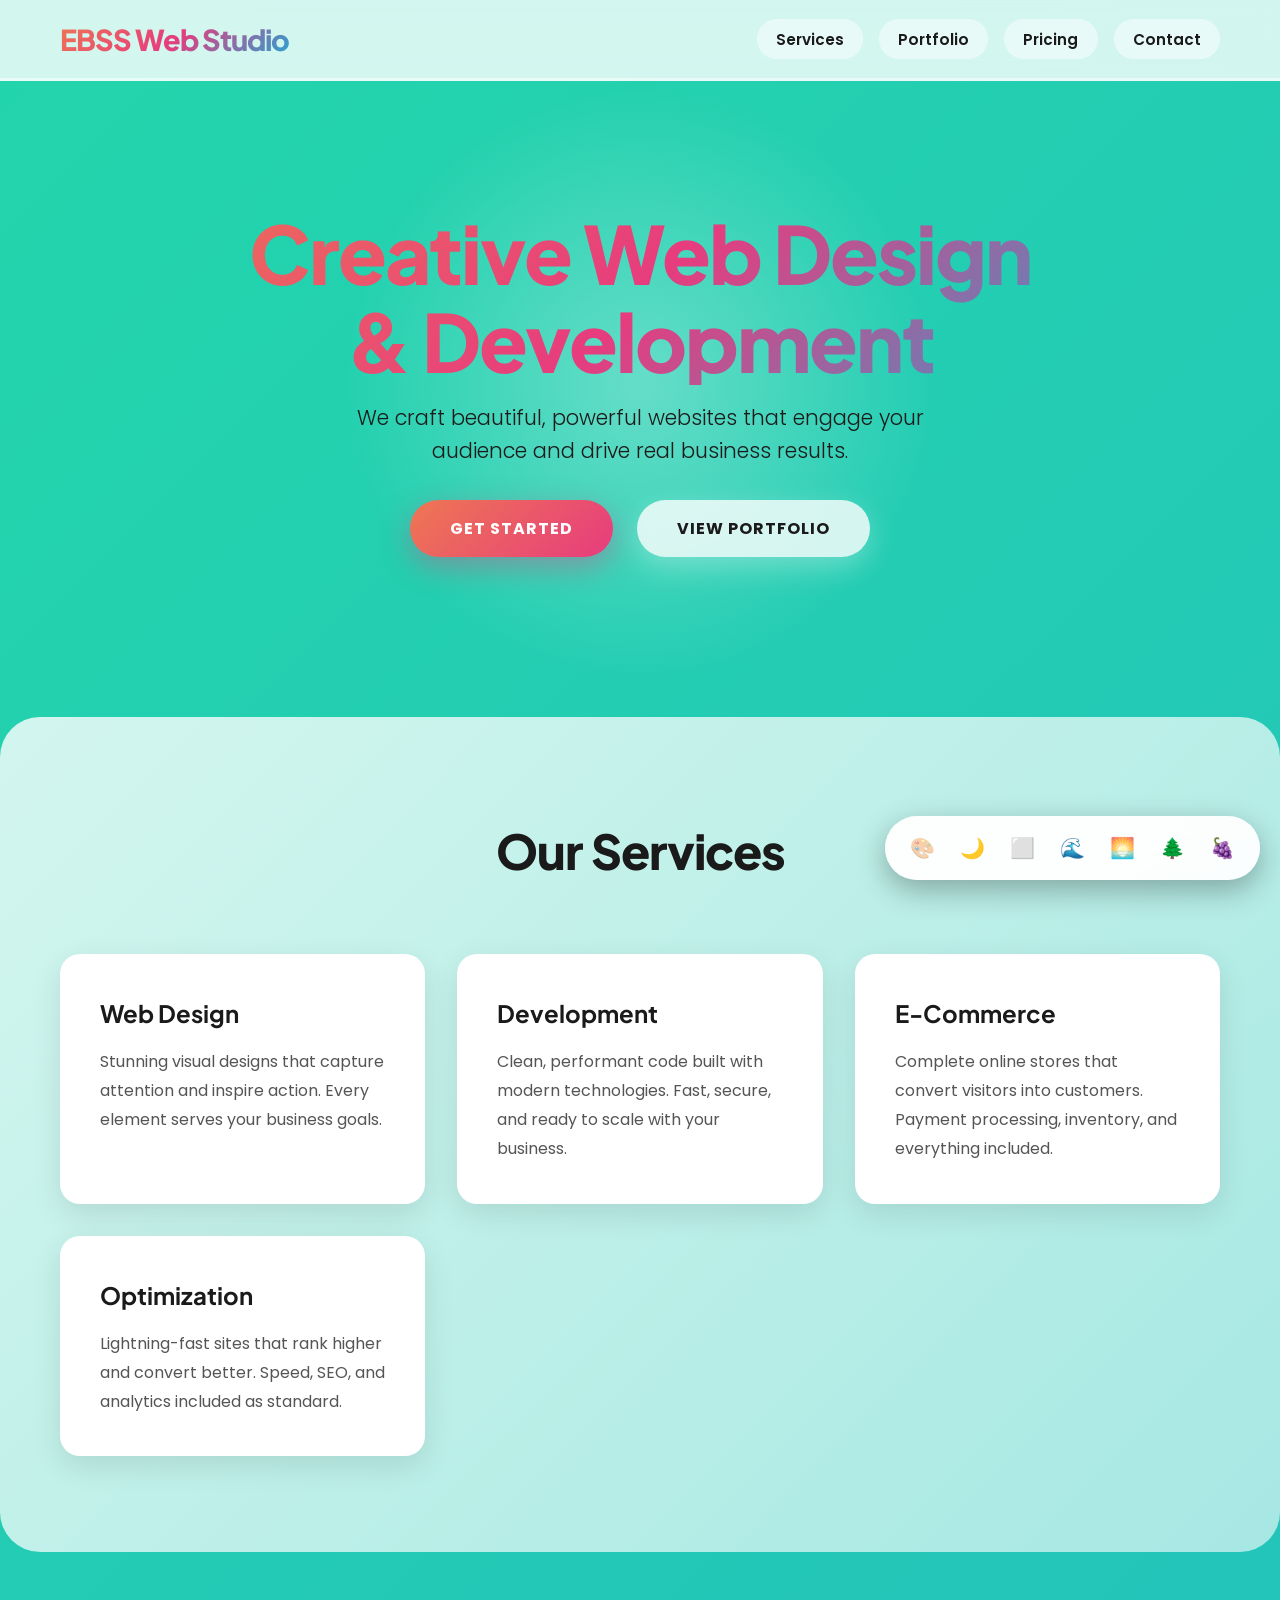
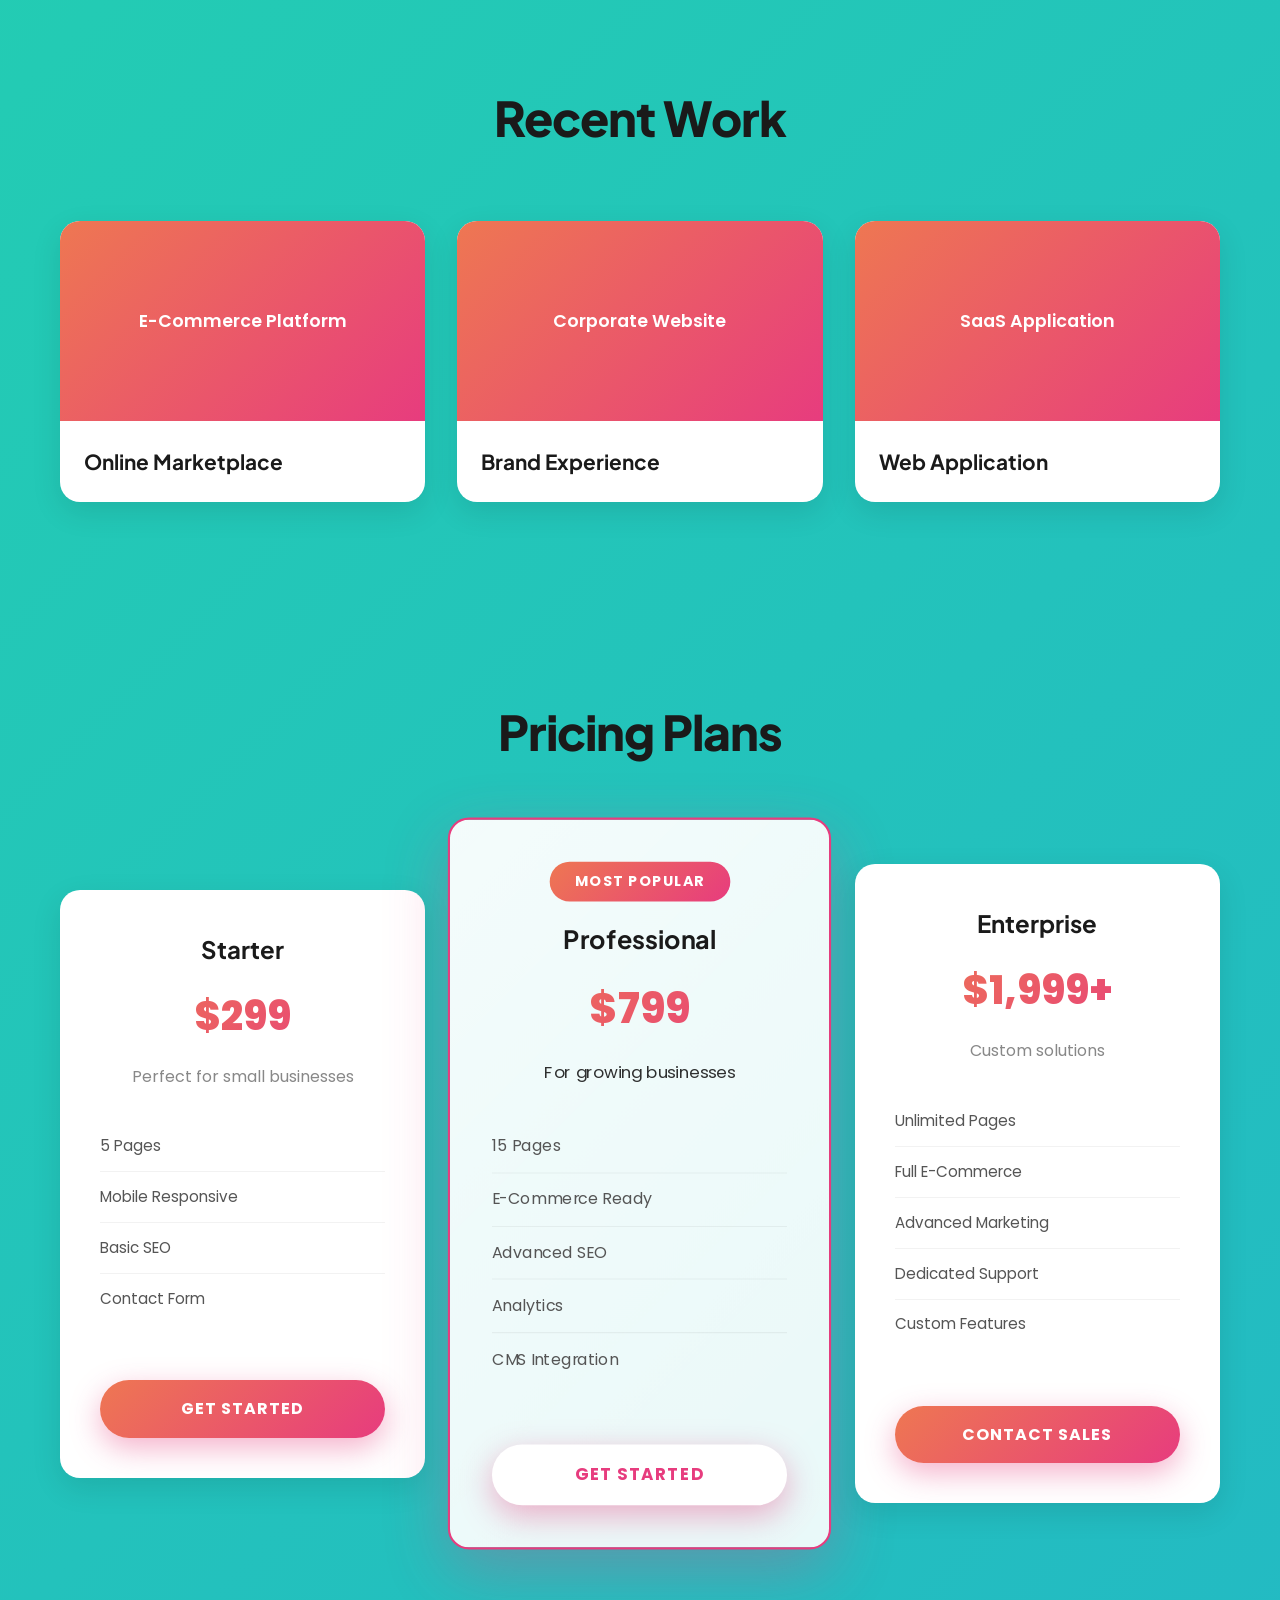
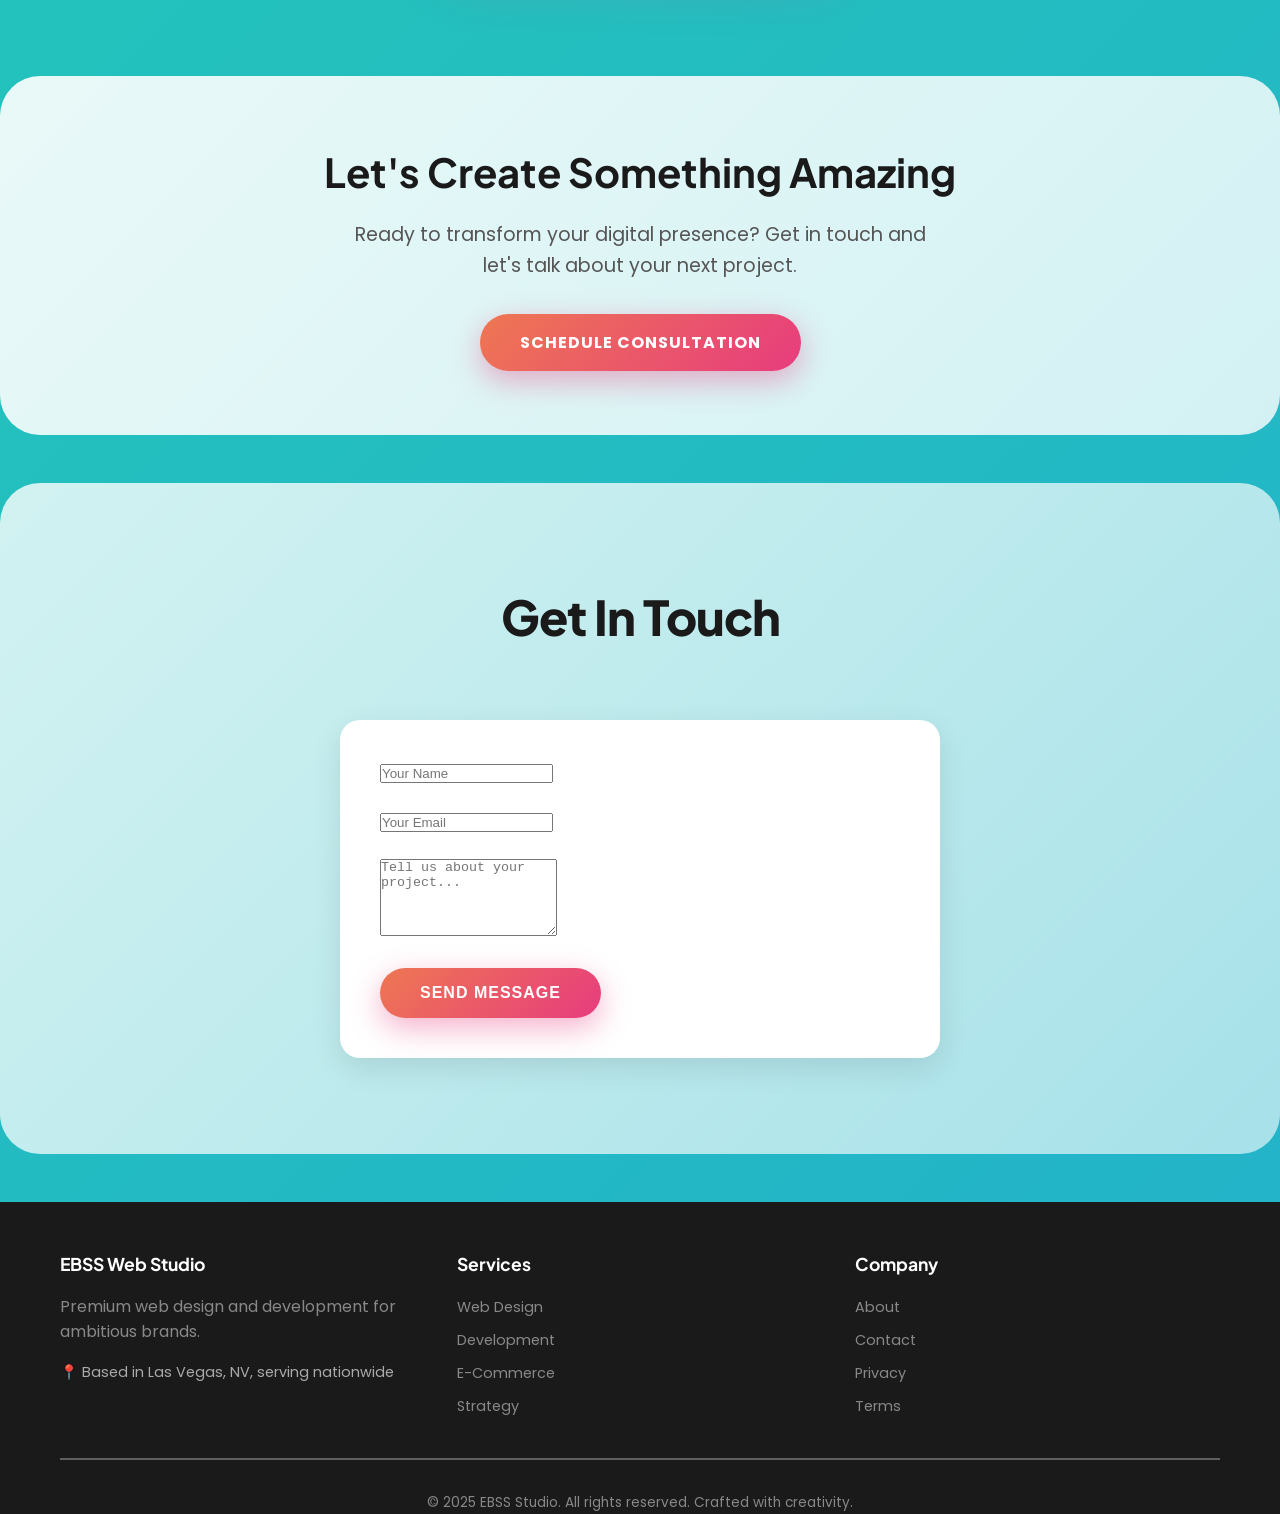
==== index.html @ 1eab8281 "Updating html" ====
<!DOCTYPE html>
<html lang="en">
<head>
    <meta charset="UTF-8">
    <meta name="viewport" content="width=device-width, initial-scale=1.0">
    <title>EBSS Web Studio - Premium Web Design & Development</title>
    <meta name="description" content="EBSS Web Studio - Premium web design and development services. We craft beautiful, powerful websites that engage your audience and drive real business results.">
    <meta name="keywords" content="web design, web development, e-commerce, optimization, Las Vegas">
    <meta name="author" content="EBSS Web Studio">
    <meta name="theme-color" content="#e73c7e">
    <meta name="robots" content="index, follow">
    <meta property="og:title" content="EBSS Web Studio - Creative Web Design & Development">
    <meta property="og:description" content="Premium web design and development for ambitious brands. Fast, beautiful, and results-driven websites.">
    <meta property="og:type" content="website">
    <meta property="og:url" content="https://ebssweb.com">
    <meta property="og:site_name" content="EBSS Web Studio">
    <meta name="twitter:card" content="summary_large_image">
    <meta name="twitter:title" content="EBSS Web Studio">
    <meta name="twitter:description" content="Premium web design and development for ambitious brands.">
    
    <link rel="canonical" href="https://ebssweb.com">
    <link rel="icon" type="image/x-icon" href="favicon.ico">
    <link rel="apple-touch-icon" href="favicon.png">
    <link rel="stylesheet" href="styles.css" id="theme-stylesheet">
    
    <!-- Google Analytics -->
    <script async src="https://www.googletagmanager.com/gtag/js?id=G-XXXXXXXXXX"></script>
    <script>
        window.dataLayer = window.dataLayer || [];
        function gtag(){dataLayer.push(arguments);}
        gtag('js', new Date());
        gtag('config', 'G-XXXXXXXXXX');
    </script>

    <style>
        /* Mobile Menu Styles */
        .menu-toggle {
            display: none;
            background: none;
            border: none;
            cursor: pointer;
            font-size: 24px;
            color: #1a1a1a;
        }

        .menu-toggle span {
            display: block;
            width: 25px;
            height: 3px;
            background: #1a1a1a;
            margin: 5px 0;
            transition: 0.3s;
        }

        .nav-links.mobile-open {
            display: flex !important;
        }

        @media (max-width: 768px) {
            .menu-toggle {
                display: block;
            }

            nav {
                flex-direction: column;
                gap: 0;
            }

            .nav-links {
                display: none;
                flex-direction: column;
                position: absolute;
                top: 60px;
                left: 0;
                right: 0;
                background: rgba(255, 255, 255, 0.95);
                padding: 20px;
                gap: 10px;
                width: 100%;
                z-index: 99;
            }

            .nav-links a {
                width: 100%;
                text-align: center;
                padding: 12px 20px;
            }

            header {
                padding: 1rem 0;
            }
        }

        @media (max-width: 480px) {
            .logo {
                font-size: 1.2rem;
            }

            .menu-toggle {
                font-size: 20px;
            }

            .nav-links {
                top: 50px;
                padding: 15px;
            }

            .nav-links a {
                padding: 10px 15px;
                font-size: 0.9rem;
            }
        }
    </style>
</head>
<body>
    <!-- Header -->
    <header>
        <nav class="container">
            <a href="https://ebssweb.com" class="logo">EBSS Web Studio</a>
            <button class="menu-toggle" onclick="toggleMenu()">
                <span></span>
                <span></span>
                <span></span>
            </button>
            <ul class="nav-links">
                <li><a href="#services">Services</a></li>
                <li><a href="#portfolio">Portfolio</a></li>
                <li><a href="#pricing">Pricing</a></li>
                <li><a href="#contact">Contact</a></li>
            </ul>
        </nav>
    </header>

    <!-- Hero -->
    <section class="hero">
        <div class="container">
            <div class="hero-content">
                <h1>Creative Web Design<br>& Development</h1>
                <p>We craft beautiful, powerful websites that engage your audience and drive real business results.</p>
                <div class="cta-buttons">
                    <a href="#contact" class="btn btn-primary">Get Started</a>
                    <a href="#portfolio" class="btn btn-secondary">View Portfolio</a>
                </div>
            </div>
        </div>
    </section>

    <!-- Services -->
    <section class="services" id="services">
        <div class="container">
            <h2 class="section-title">Our Services</h2>
            <div class="services-grid">
                <div class="service-card">
                    <h3>Web Design</h3>
                    <p>Stunning visual designs that capture attention and inspire action. Every element serves your business goals.</p>
                </div>
                <div class="service-card">
                    <h3>Development</h3>
                    <p>Clean, performant code built with modern technologies. Fast, secure, and ready to scale with your business.</p>
                </div>
                <div class="service-card">
                    <h3>E-Commerce</h3>
                    <p>Complete online stores that convert visitors into customers. Payment processing, inventory, and everything included.</p>
                </div>
                <div class="service-card">
                    <h3>Optimization</h3>
                    <p>Lightning-fast sites that rank higher and convert better. Speed, SEO, and analytics included as standard.</p>
                </div>
            </div>
        </div>
    </section>

    <!-- Portfolio -->
    <section class="portfolio" id="portfolio">
        <div class="container">
            <h2 class="section-title">Recent Work</h2>
            <div class="portfolio-grid">
                <div class="portfolio-item">
                    <div class="portfolio-image">E-Commerce Platform</div>
                    <h3>Online Marketplace</h3>
                </div>
                <div class="portfolio-item">
                    <div class="portfolio-image">Corporate Website</div>
                    <h3>Brand Experience</h3>
                </div>
                <div class="portfolio-item">
                    <div class="portfolio-image">SaaS Application</div>
                    <h3>Web Application</h3>
                </div>
            </div>
        </div>
    </section>

    <!-- Pricing -->
    <section class="pricing" id="pricing">
        <div class="container">
            <h2 class="section-title">Pricing Plans</h2>
            <div class="pricing-grid">
                <div class="pricing-card">
                    <h3>Starter</h3>
                    <p class="price">$299</p>
                    <p style="color: #888; margin-bottom: 1rem;">Perfect for small businesses</p>
                    <ul class="pricing-features">
                        <li>5 Pages</li>
                        <li>Mobile Responsive</li>
                        <li>Basic SEO</li>
                        <li>Contact Form</li>
                    </ul>
                    <a href="#contact" class="btn btn-primary" style="width: 100%; margin-top: 1.5rem;">Get Started</a>
                </div>
                <div class="pricing-card featured">
                    <div class="badge">Most Popular</div>
                    <h3>Professional</h3>
                    <p class="price">$799</p>
                    <p style="opacity: 0.9; margin-bottom: 1rem;">For growing businesses</p>
                    <ul class="pricing-features">
                        <li>15 Pages</li>
                        <li>E-Commerce Ready</li>
                        <li>Advanced SEO</li>
                        <li>Analytics</li>
                        <li>CMS Integration</li>
                    </ul>
                    <a href="#contact" class="btn btn-primary" style="width: 100%; margin-top: 1.5rem; background: white; color: #e73c7e;">Get Started</a>
                </div>
                <div class="pricing-card">
                    <h3>Enterprise</h3>
                    <p class="price">$1,999+</p>
                    <p style="color: #888; margin-bottom: 1rem;">Custom solutions</p>
                    <ul class="pricing-features">
                        <li>Unlimited Pages</li>
                        <li>Full E-Commerce</li>
                        <li>Advanced Marketing</li>
                        <li>Dedicated Support</li>
                        <li>Custom Features</li>
                    </ul>
                    <a href="#contact" class="btn btn-primary" style="width: 100%; margin-top: 1.5rem;">Contact Sales</a>
                </div>
            </div>
        </div>
    </section>

    <!-- CTA -->
    <section class="cta">
        <div class="container">
            <h2>Let's Create Something Amazing</h2>
            <p>Ready to transform your digital presence? Get in touch and let's talk about your next project.</p>
            <a href="#contact" class="btn btn-primary">Schedule Consultation</a>
        </div>
    </section>

    <!-- Contact -->
    <section class="contact" id="contact">
        <div class="container">
            <h2 class="section-title">Get In Touch</h2>
            <div class="contact-content">
                <div class="contact-form-centered">
                    <form id="contactForm">
                        <div class="form-group">
                            <input type="text" placeholder="Your Name" required>
                        </div>
                        <div class="form-group">
                            <input type="email" placeholder="Your Email" required>
                        </div>
                        <div class="form-group">
                            <textarea placeholder="Tell us about your project..." rows="5" required></textarea>
                        </div>
                        <button type="submit" class="btn btn-primary">Send Message</button>
                    </form>
                </div>
            </div>
        </div>
    </section>

    <!-- Footer -->
    <footer>
        <div class="container">
            <div class="footer-content">
                <div class="footer-section">
                    <h4>EBSS Web Studio</h4>
                    <p>Premium web design and development for ambitious brands.</p>
                    <p style="margin-top: 1rem; font-size: 0.9rem; color: #aaa;">📍 Based in Las Vegas, NV, serving nationwide</p>
                </div>
                <div class="footer-section">
                    <h4>Services</h4>
                    <ul>
                        <li><a href="#">Web Design</a></li>
                        <li><a href="#">Development</a></li>
                        <li><a href="#">E-Commerce</a></li>
                        <li><a href="#">Strategy</a></li>
                    </ul>
                </div>
                <div class="footer-section">
                    <h4>Company</h4>
                    <ul>
                        <li><a href="#">About</a></li>
                        <li><a href="#">Contact</a></li>
                        <li><a href="#">Privacy</a></li>
                        <li><a href="#">Terms</a></li>
                    </ul>
                </div>
            </div>
            <div class="footer-bottom">
                © 2025 EBSS Studio. All rights reserved. Crafted with creativity.
            </div>
        </div>
    </footer>

    <!-- Admin Theme Switcher (Hidden by default) -->
    <!-- Access by pressing: Ctrl+Shift+T (or Cmd+Shift+T on Mac) -->
    <div id="admin-theme-switcher" class="admin-theme-switcher" style="display: none !important;">
        <div class="admin-switcher-header">
            <h3>🎨 Admin Theme Control</h3>
            <button class="admin-close" onclick="document.getElementById('admin-theme-switcher').style.display='none !important';">&times;</button>
        </div>
        <div class="admin-switcher-content">
            <button onclick="window.themeManager && window.themeManager.switchTheme('default')" class="theme-btn" title="Default Theme">🎨 Default</button>
            <button onclick="window.themeManager && window.themeManager.switchTheme('dark-theme')" class="theme-btn" title="Dark Theme">🌙 Dark</button>
            <button onclick="window.themeManager && window.themeManager.switchTheme('minimalist-theme')" class="theme-btn" title="Minimalist">⬜ Minimalist</button>
            <button onclick="window.themeManager && window.themeManager.switchTheme('ocean-theme')" class="theme-btn" title="Ocean">🌊 Ocean</button>
            <button onclick="window.themeManager && window.themeManager.switchTheme('sunset-theme')" class="theme-btn" title="Sunset">🌅 Sunset</button>
            <button onclick="window.themeManager && window.themeManager.switchTheme('forest-theme')" class="theme-btn" title="Forest">🌲 Forest</button>
            <button onclick="window.themeManager && window.themeManager.switchTheme('grape-theme')" class="theme-btn" title="Grape">🍇 Grape</button>
        </div>
        <p class="admin-info">Press Ctrl+Shift+T to toggle this panel</p>
    </div>

    <style>
        /* Admin Theme Switcher Styles */
        .admin-theme-switcher {
            position: fixed;
            bottom: 20px;
            right: 20px;
            z-index: 9999;
            background: rgba(255, 255, 255, 0.98);
            backdrop-filter: blur(10px);
            -webkit-backdrop-filter: blur(10px);
            border-radius: 12px;
            box-shadow: 0 10px 40px rgba(0, 0, 0, 0.3);
            padding: 20px;
            max-width: 300px;
            border: 2px solid #e73c7e;
        }

        .admin-switcher-header {
            display: flex;
            justify-content: space-between;
            align-items: center;
            margin-bottom: 15px;
            border-bottom: 2px solid #e73c7e;
            padding-bottom: 10px;
        }

        .admin-switcher-header h3 {
            margin: 0;
            font-size: 16px;
            color: #1a1a1a;
        }

        .admin-close {
            background: none;
            border: none;
            font-size: 24px;
            cursor: pointer;
            color: #e73c7e;
            padding: 0;
            width: 30px;
            height: 30px;
            display: flex;
            align-items: center;
            justify-content: center;
        }

        .admin-close:hover {
            color: #ee7752;
        }

        .admin-switcher-content {
            display: grid;
            grid-template-columns: 1fr 1fr;
            gap: 8px;
            margin-bottom: 15px;
        }

        .theme-btn {
            background: linear-gradient(135deg, #ee7752 0%, #e73c7e 100%);
            color: white;
            border: none;
            padding: 10px;
            border-radius: 8px;
            cursor: pointer;
            font-size: 13px;
            font-weight: 600;
            transition: all 0.3s ease;
        }

        .theme-btn:hover {
            transform: translateY(-2px);
            box-shadow: 0 5px 15px rgba(231, 60, 126, 0.4);
        }

        .theme-btn:active {
            transform: translateY(0);
        }

        .admin-info {
            font-size: 12px;
            color: #888;
            margin: 0;
            text-align: center;
            font-style: italic;
        }

        @media (max-width: 480px) {
            .admin-theme-switcher {
                max-width: 250px;
                padding: 15px;
                bottom: 10px;
                right: 10px;
            }

            .admin-switcher-content {
                grid-template-columns: 1fr;
            }
        }
    </style>

    <script src="script.js"></script>
</body>
</html>
---- styles.css ----
@import url('https://fonts.googleapis.com/css2?family=Poppins:wght@300;400;600;700;800&family=Plus+Jakarta+Sans:wght@600;700;800&display=swap');
@import url('theme-config.css');

* {
    margin: 0;
    padding: 0;
    box-sizing: border-box;
}

body {
    font-family: var(--font-primary);
    line-height: 1.6;
    color: var(--text-dark);
    background: var(--gradient-bg);
    background-size: 400% 400%;
    animation: gradientShift 15s ease infinite;
    min-height: 100vh;
    transition: background-color var(--transition-base);
}

@keyframes gradientShift {
    0% { background-position: 0% 50%; }
    50% { background-position: 100% 50%; }
    100% { background-position: 0% 50%; }
}

.container {
    max-width: 1200px;
    margin: 0 auto;
    padding: 0 20px;
}

/* Glassmorphic cards */
.glass {
    background: rgba(255, 255, 255, var(--opacity-light));
    backdrop-filter: blur(10px);
    -webkit-backdrop-filter: blur(10px);
    border: 1px solid rgba(255, 255, 255, var(--opacity-semi));
    border-radius: var(--radius-md);
}

/* Header */
header {
    position: sticky;
    top: 0;
    z-index: 100;
    background: rgba(255, 255, 255, var(--opacity-lighter));
    backdrop-filter: blur(10px);
    border-bottom: 3px solid rgba(255, 255, 255, var(--opacity-medium));
    padding: var(--spacing-sm) 0;
}

nav {
    display: flex;
    justify-content: space-between;
    align-items: center;
    flex-wrap: wrap;
    gap: var(--spacing-md);
}

.logo {
    font-family: var(--font-secondary);
    font-size: 1.8rem;
    font-weight: 800;
    background: linear-gradient(135deg, var(--primary-color) 0%, var(--secondary-color) 50%, var(--tertiary-color) 100%);
    -webkit-background-clip: text;
    -webkit-text-fill-color: transparent;
    background-clip: text;
    text-decoration: none;
    letter-spacing: -1px;
    transition: transform var(--transition-base);
}

.logo:hover {
    transform: scale(1.05);
}

.nav-links {
    display: flex;
    list-style: none;
    gap: var(--spacing-sm);
    flex-wrap: wrap;
    justify-content: center;
}

.nav-links a {
    text-decoration: none;
    color: var(--text-dark);
    font-weight: 600;
    font-size: 0.95rem;
    padding: 0.6rem 1.2rem;
    border-radius: var(--radius-full);
    background: rgba(255, 255, 255, var(--opacity-medium));
    transition: all var(--transition-base);
}

.nav-links a:hover {
    background: linear-gradient(135deg, var(--primary-color) 0%, var(--secondary-color) 100%);
    color: var(--text-white);
    transform: translateY(-2px);
    box-shadow: 0 8px 20px rgba(0, 0, 0, 0.2);
}

/* Hero */
.hero {
    padding: 8rem 0;
    text-align: center;
    position: relative;
    overflow: hidden;
}

.hero::before {
    content: '';
    position: absolute;
    width: 600px;
    height: 600px;
    background: radial-gradient(circle, rgba(255, 255, 255, 0.3) 0%, transparent 70%);
    border-radius: 50%;
    top: 50%;
    left: 50%;
    transform: translate(-50%, -50%);
    animation: pulse 8s ease-in-out infinite;
    z-index: 0;
}

@keyframes pulse {
    0%, 100% { transform: translate(-50%, -50%) scale(1); }
    50% { transform: translate(-50%, -50%) scale(1.3); }
}

.hero-content {
    position: relative;
    z-index: 1;
}

.hero h1 {
    font-family: 'Plus Jakarta Sans', sans-serif;
    font-size: 5rem;
    font-weight: 800;
    background: linear-gradient(135deg, #ee7752 0%, #e73c7e 50%, #23a6d5 100%);
    -webkit-background-clip: text;
    -webkit-text-fill-color: transparent;
    background-clip: text;
    margin-bottom: 1rem;
    line-height: 1.1;
    letter-spacing: -2px;
}

.hero p {
    font-size: 1.3rem;
    color: #1a1a1a;
    margin-bottom: 2rem;
    max-width: 600px;
    margin-left: auto;
    margin-right: auto;
    font-weight: 300;
}

.cta-buttons {
    display: flex;
    gap: 1.5rem;
    justify-content: center;
    flex-wrap: wrap;
}

.btn {
    padding: 1rem 2.5rem;
    border-radius: 50px;
    text-decoration: none;
    font-weight: 700;
    cursor: pointer;
    border: none;
    font-size: 1rem;
    transition: all 0.3s ease;
    text-align: center;
    display: inline-block;
    text-transform: uppercase;
    letter-spacing: 1px;
}

.btn-primary {
    background: linear-gradient(135deg, #ee7752 0%, #e73c7e 100%);
    color: white;
    box-shadow: 0 10px 30px rgba(231, 60, 126, 0.4);
}

.btn-primary:hover {
    transform: translateY(-5px);
    box-shadow: 0 15px 40px rgba(231, 60, 126, 0.6);
}

.btn-secondary {
    background: rgba(255, 255, 255, 0.8);
    color: #1a1a1a;
    box-shadow: 0 10px 30px rgba(255, 255, 255, 0.3);
}

.btn-secondary:hover {
    background: white;
    transform: translateY(-5px);
    box-shadow: 0 15px 40px rgba(255, 255, 255, 0.5);
}

/* Sections */
.services,
.portfolio,
.pricing {
    padding: 6rem 0;
}

.section-title {
    font-family: 'Plus Jakarta Sans', sans-serif;
    font-size: 3rem;
    font-weight: 800;
    text-align: center;
    margin-bottom: 4rem;
    color: #1a1a1a;
    letter-spacing: -1px;
}

/* Services */
.services {
    background: linear-gradient(135deg, rgba(255, 255, 255, 0.8) 0%, rgba(255, 255, 255, 0.6) 100%);
    border-radius: 40px;
    margin: 2rem 0;
}

.services-grid {
    display: grid;
    grid-template-columns: repeat(auto-fit, minmax(270px, 1fr));
    gap: 2rem;
}

.service-card {
    background: white;
    padding: 2.5rem;
    border-radius: 20px;
    box-shadow: 0 10px 30px rgba(0, 0, 0, 0.1);
    transition: all 0.3s ease;
    position: relative;
    overflow: hidden;
}

.service-card::before {
    content: '';
    position: absolute;
    top: 0;
    left: -100%;
    width: 100%;
    height: 100%;
    background: linear-gradient(90deg, transparent, rgba(255, 255, 255, 0.3), transparent);
    transition: left 0.5s ease;
    z-index: 0;
}

.service-card:hover::before {
    left: 100%;
}

.service-card h3 {
    font-family: 'Plus Jakarta Sans', sans-serif;
    font-size: 1.5rem;
    margin-bottom: 1rem;
    color: #1a1a1a;
    position: relative;
    z-index: 1;
}

.service-card p {
    color: #555;
    line-height: 1.8;
    position: relative;
    z-index: 1;
}

.service-card:hover {
    transform: translateY(-10px);
    box-shadow: 0 20px 50px rgba(0, 0, 0, 0.2);
}

/* Portfolio */
.portfolio {
    padding: 6rem 0;
}

.portfolio-grid {
    display: grid;
    grid-template-columns: repeat(auto-fit, minmax(280px, 1fr));
    gap: 2rem;
}

.portfolio-item {
    background: white;
    border-radius: 20px;
    overflow: hidden;
    box-shadow: 0 10px 30px rgba(0, 0, 0, 0.1);
    transition: all 0.3s ease;
}

.portfolio-image {
    width: 100%;
    height: 200px;
    background: linear-gradient(135deg, #ee7752 0%, #e73c7e 100%);
    display: flex;
    align-items: center;
    justify-content: center;
    color: white;
    font-weight: 600;
    font-size: 1.1rem;
    text-align: center;
}

.portfolio-item h3 {
    padding: 1.5rem;
    font-family: 'Plus Jakarta Sans', sans-serif;
    color: #1a1a1a;
    font-size: 1.3rem;
}

.portfolio-item:hover {
    transform: translateY(-15px);
    box-shadow: 0 20px 50px rgba(0, 0, 0, 0.2);
}

/* Pricing */
.pricing-grid {
    display: grid;
    grid-template-columns: repeat(auto-fit, minmax(300px, 1fr));
    gap: 2rem;
    align-items: center;
}

.pricing-card {
    background: white;
    padding: 2.5rem;
    border-radius: 20px;
    box-shadow: 0 10px 30px rgba(0, 0, 0, 0.1);
    transition: all 0.3s ease;
    position: relative;
    text-align: center;
}

.pricing-card.featured {
    transform: scale(1.05);
    background: linear-gradient(135deg, rgba(255, 255, 255, 0.95) 0%, rgba(255, 255, 255, 0.9) 100%);
    border: 2px solid #e73c7e;
    box-shadow: 0 20px 60px rgba(231, 60, 126, 0.3);
}

.pricing-card.featured:hover {
    transform: scale(1.05) translateY(-10px);
}

.pricing-card:hover {
    transform: translateY(-10px);
    box-shadow: 0 20px 50px rgba(0, 0, 0, 0.2);
}

.badge {
    display: inline-block;
    background: linear-gradient(135deg, #ee7752 0%, #e73c7e 100%);
    color: white;
    padding: 0.5rem 1.5rem;
    border-radius: 50px;
    font-size: 0.85rem;
    font-weight: 700;
    margin-bottom: 1rem;
    text-transform: uppercase;
    letter-spacing: 1px;
}

.pricing-card h3 {
    font-family: 'Plus Jakarta Sans', sans-serif;
    font-size: 1.5rem;
    margin-bottom: 0.5rem;
}

.price {
    font-size: 2.5rem;
    font-weight: 800;
    background: linear-gradient(135deg, #ee7752 0%, #e73c7e 100%);
    -webkit-background-clip: text;
    -webkit-text-fill-color: transparent;
    background-clip: text;
    margin: 1rem 0;
}

.pricing-features {
    list-style: none;
    margin: 2rem 0;
    text-align: left;
}

.pricing-features li {
    padding: 0.8rem 0;
    border-bottom: 1px solid rgba(0, 0, 0, 0.05);
    color: #555;
    font-size: 0.95rem;
}

.pricing-features li:last-child {
    border-bottom: none;
}

/* CTA Section */
.cta {
    background: linear-gradient(135deg, rgba(255, 255, 255, 0.9) 0%, rgba(255, 255, 255, 0.8) 100%);
    padding: 4rem 0;
    text-align: center;
    border-radius: 40px;
    margin: 3rem 0;
}

.cta h2 {
    font-family: 'Plus Jakarta Sans', sans-serif;
    font-size: 2.5rem;
    margin-bottom: 1rem;
    color: #1a1a1a;
}

.cta p {
    font-size: 1.2rem;
    color: #555;
    margin-bottom: 2rem;
    max-width: 600px;
    margin-left: auto;
    margin-right: auto;
}

/* Contact Section */
.contact {
    padding: 6rem 0;
    background: linear-gradient(135deg, rgba(255, 255, 255, 0.8) 0%, rgba(255, 255, 255, 0.6) 100%);
    border-radius: 40px;
    margin: 2rem 0;
}

.contact-content {
    display: flex;
    justify-content: center;
    align-items: center;
}

.contact-form-centered {
    background: white;
    padding: 2.5rem;
    border-radius: 20px;
    box-shadow: 0 10px 30px rgba(0, 0, 0, 0.1);
    max-width: 600px;
    width: 100%;
}

.form-group {
    margin-bottom: 1.5rem;
}

.contact-form input,
.contact-form textarea {
    width: 100%;
    padding: 1rem;
    border: 2px solid rgba(0, 0, 0, 0.1);
    border-radius: 10px;
    font-family: 'Poppins', sans-serif;
    font-size: 1rem;
    transition: all 0.3s ease;
}

.contact-form input:focus,
.contact-form textarea:focus {
    outline: none;
    border-color: #e73c7e;
    box-shadow: 0 0 20px rgba(231, 60, 126, 0.2);
}

.contact-form button {
    width: 100%;
}

/* Footer */
footer {
    background: #1a1a1a;
    color: #888;
    padding: 3rem 0 0;
    margin-top: 3rem;
}

.footer-content {
    display: grid;
    grid-template-columns: repeat(auto-fit, minmax(250px, 1fr));
    gap: 2rem;
    margin-bottom: 2rem;
}

.footer-section h4 {
    color: white;
    margin-bottom: 1rem;
    font-family: 'Plus Jakarta Sans', sans-serif;
    font-size: 1.1rem;
}

.footer-section ul {
    list-style: none;
}

.footer-section a {
    color: #888;
    text-decoration: none;
    font-size: 0.9rem;
    display: inline-block;
    margin-bottom: 0.5rem;
}

.footer-section a:hover {
    color: #ee7752;
    transform: translateX(3px);
}

.footer-bottom {
    text-align: center;
    padding-top: 2rem;
    border-top: 2px solid rgba(255, 255, 255, 0.3);
    color: #888;
    font-size: 0.85rem;
}

/* Responsive */
@media (max-width: 768px) {
    .hero h1 {
        font-size: 3rem;
    }

    .section-title {
        font-size: 2rem;
    }

    .services-grid,
    .portfolio-grid,
    .pricing-grid {
        grid-template-columns: 1fr;
    }

    .pricing-card.featured {
        transform: scale(1);
    }

    .pricing-card.featured:hover {
        transform: translateY(-10px) scale(1);
    }

    .contact-content {
        grid-template-columns: 1fr;
    }
}

@media (max-width: 480px) {
    .hero {
        padding: 4rem 0;
    }

    .hero h1 {
        font-size: 2rem;
    }

    .hero p {
        font-size: 1rem;
    }

    .cta h2 {
        font-size: 1.8rem;
    }

    .btn {
        padding: 0.8rem 1.5rem;
        font-size: 0.9rem;
    }
}
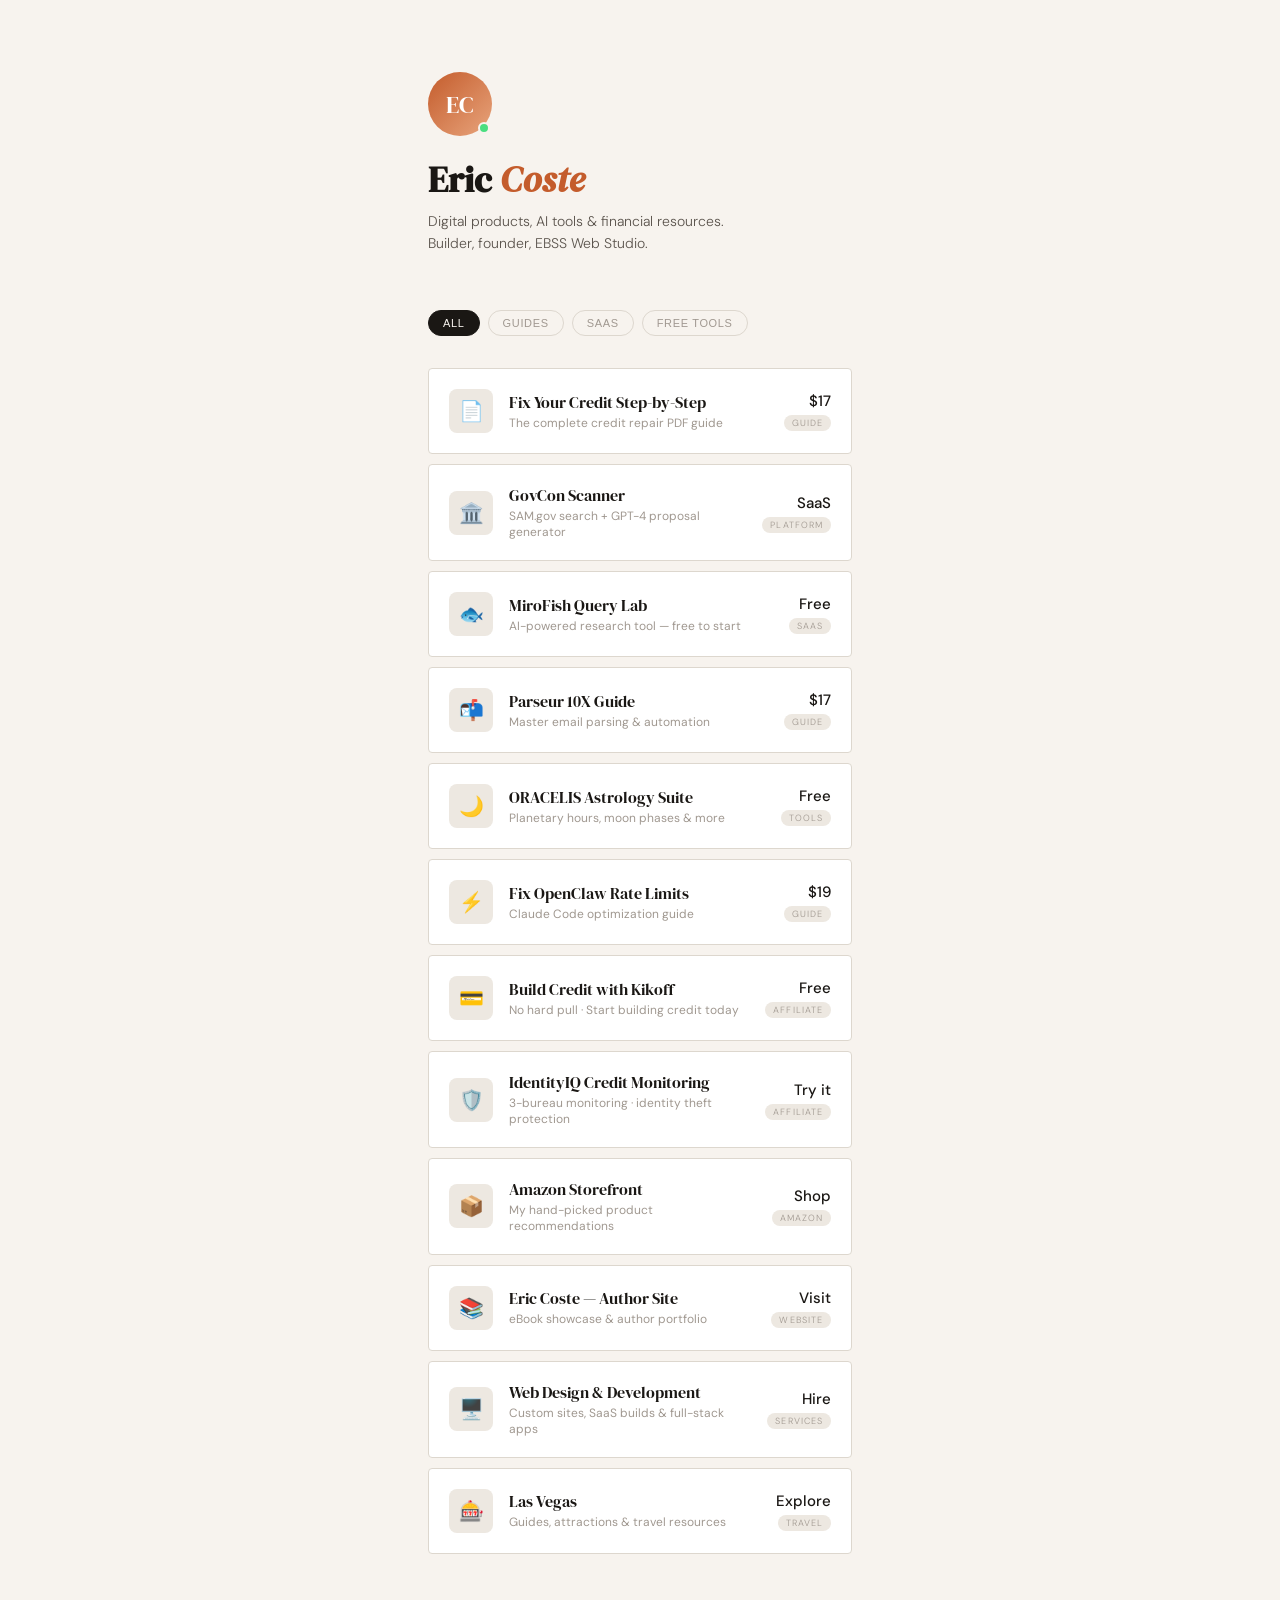
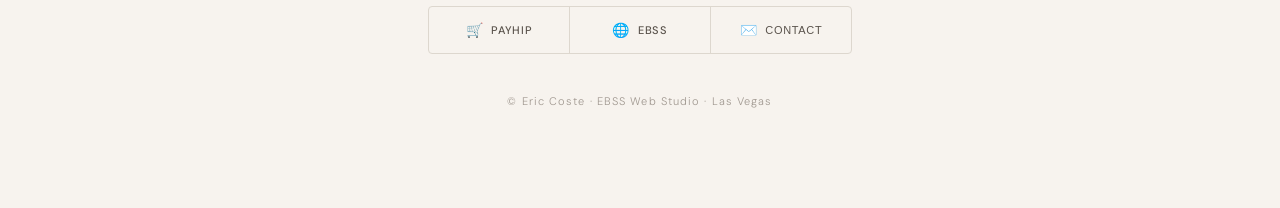
==== commit 78058c05: "feat: Eric Coste links page — full rebuild" ====
--- a/index.html
+++ b/index.html
@@ -1,429 +1,938 @@
 <!DOCTYPE html>
 <html lang="en">
 <head>
-    <meta charset="UTF-8">
-    <meta name="viewport" content="width=device-width, initial-scale=1.0">
-    <title>EBSS Web Studio - Premium Web Design & Development</title>
-    <meta name="description" content="EBSS Web Studio - Premium web design and development services. We craft beautiful, powerful websites that engage your audience and drive real business results.">
-    <meta name="keywords" content="web design, web development, e-commerce, optimization, Las Vegas">
-    <meta name="author" content="EBSS Web Studio">
-    <meta name="theme-color" content="#e73c7e">
-    <meta name="robots" content="index, follow">
-    <meta property="og:title" content="EBSS Web Studio - Creative Web Design & Development">
-    <meta property="og:description" content="Premium web design and development for ambitious brands. Fast, beautiful, and results-driven websites.">
-    <meta property="og:type" content="website">
-    <meta property="og:url" content="https://ebssweb.com">
-    <meta property="og:site_name" content="EBSS Web Studio">
-    <meta name="twitter:card" content="summary_large_image">
-    <meta name="twitter:title" content="EBSS Web Studio">
-    <meta name="twitter:description" content="Premium web design and development for ambitious brands.">
-    
-    <link rel="canonical" href="https://ebssweb.com">
-    <link rel="icon" type="image/x-icon" href="favicon.ico">
-    <link rel="apple-touch-icon" href="favicon.png">
-    <link rel="stylesheet" href="styles.css" id="theme-stylesheet">
-    
-    <!-- Google Analytics -->
-    <script async src="https://www.googletagmanager.com/gtag/js?id=G-XXXXXXXXXX"></script>
-    <script>
-        window.dataLayer = window.dataLayer || [];
-        function gtag(){dataLayer.push(arguments);}
-        gtag('js', new Date());
-        gtag('config', 'G-XXXXXXXXXX');
-    </script>
-
-    <style>
-        /* Mobile Menu Styles */
-        .menu-toggle {
-            display: none;
-            background: none;
-            border: none;
-            cursor: pointer;
-            font-size: 24px;
-            color: #1a1a1a;
-        }
-
-        .menu-toggle span {
-            display: block;
-            width: 25px;
-            height: 3px;
-            background: #1a1a1a;
-            margin: 5px 0;
-            transition: 0.3s;
-        }
-
-        .nav-links.mobile-open {
-            display: flex !important;
-        }
-
-        @media (max-width: 768px) {
-            .menu-toggle {
-                display: block;
-            }
-
-            nav {
-                flex-direction: column;
-                gap: 0;
-            }
-
-            .nav-links {
-                display: none;
-                flex-direction: column;
-                position: absolute;
-                top: 60px;
-                left: 0;
-                right: 0;
-                background: rgba(255, 255, 255, 0.95);
-                padding: 20px;
-                gap: 10px;
-                width: 100%;
-                z-index: 99;
-            }
-
-            .nav-links a {
-                width: 100%;
-                text-align: center;
-                padding: 12px 20px;
-            }
-
-            header {
-                padding: 1rem 0;
-            }
-        }
-
-        @media (max-width: 480px) {
-            .logo {
-                font-size: 1.2rem;
-            }
-
-            .menu-toggle {
-                font-size: 20px;
-            }
-
-            .nav-links {
-                top: 50px;
-                padding: 15px;
-            }
-
-            .nav-links a {
-                padding: 10px 15px;
-                font-size: 0.9rem;
-            }
-        }
-    </style>
+<meta charset="UTF-8">
+<meta name="viewport" content="width=device-width, initial-scale=1.0">
+<title>Eric Coste — Digital Products, Tools & Resources</title>
+<meta name="description" content="Eric Coste — founder of EBSS Web Studio. Digital products, AI tools, credit repair guides, astrology tools & web design services. Based in Las Vegas, NV.">
+<meta name="keywords" content="Eric Coste, EBSS Web Studio, digital products, credit repair, web design Las Vegas, AI tools, astrology, SaaS">
+<meta name="author" content="Eric Coste">
+<meta name="robots" content="index, follow">
+<link rel="canonical" href="https://www.ebssweb.com/">
+
+<!-- Open Graph -->
+<meta property="og:type" content="website">
+<meta property="og:url" content="https://www.ebssweb.com/">
+<meta property="og:title" content="Eric Coste — Digital Products, Tools & Resources">
+<meta property="og:description" content="Digital products, AI tools, credit repair guides & web design services. Founder of EBSS Web Studio, Las Vegas.">
+<meta property="og:image" content="https://www.ebssweb.com/og-image.png">
+<meta property="og:locale" content="en_US">
+
+<!-- Twitter Card -->
+<meta name="twitter:card" content="summary_large_image">
+<meta name="twitter:title" content="Eric Coste — Digital Products, Tools & Resources">
+<meta name="twitter:description" content="Digital products, AI tools, credit repair guides & web design services. Founder of EBSS Web Studio, Las Vegas.">
+<meta name="twitter:image" content="https://www.ebssweb.com/og-image.png">
+
+<!-- Schema.org Person -->
+<script type="application/ld+json">
+{
+  "@context": "https://schema.org",
+  "@type": "Person",
+  "name": "Eric Coste",
+  "url": "https://www.ebssweb.com",
+  "jobTitle": "Founder, Web Designer & Developer",
+  "worksFor": {
+    "@type": "Organization",
+    "name": "EBSS Web Studio",
+    "url": "https://www.ebssweb.com"
+  },
+  "address": {
+    "@type": "PostalAddress",
+    "addressLocality": "Las Vegas",
+    "addressRegion": "NV",
+    "addressCountry": "US"
+  },
+  "sameAs": [
+    "https://payhip.com/ericcoste",
+    "https://www.ebssweb.com"
+  ]
+}
+</script>
+<link rel="icon" type="image/svg+xml" href="data:image/svg+xml,%3Csvg xmlns='http://www.w3.org/2000/svg' viewBox='0 0 32 32'%3E%3Crect width='32' height='32' rx='8' fill='%231a1714'/%3E%3Ctext x='50%25' y='50%25' dominant-baseline='central' text-anchor='middle' font-family='Georgia%2C serif' font-size='13' font-weight='400' fill='%23c45c2c' letter-spacing='0.5'%3EEC%3C/text%3E%3C/svg%3E">
+<link rel="preconnect" href="https://fonts.googleapis.com">
+<link href="https://fonts.googleapis.com/css2?family=DM+Serif+Display:ital@0;1&family=DM+Sans:wght@300;400;500&display=swap" rel="stylesheet">
+<style>
+  *, *::before, *::after { box-sizing: border-box; margin: 0; padding: 0; }
+
+  :root {
+    --cream: #f7f3ee;
+    --warm: #ede8e1;
+    --ink: #1a1714;
+    --ink-soft: #5a534c;
+    --ink-muted: #a09890;
+    --accent: #c45c2c;
+    --accent-soft: rgba(196, 92, 44, 0.08);
+    --line: #ddd7ce;
+    --white: #ffffff;
+    --success: #16a34a;
+    --error: #dc2626;
+  }
+
+  body {
+    background: var(--cream);
+    color: var(--ink);
+    font-family: 'DM Sans', sans-serif;
+    font-weight: 300;
+    min-height: 100vh;
+  }
+
+  .page {
+    max-width: 480px;
+    margin: 0 auto;
+    padding: 72px 28px 100px;
+  }
+
+  /* Header */
+  .header { margin-bottom: 56px; animation: rise 0.7s ease both; }
+
+  .avatar-wrap { width: 64px; height: 64px; margin-bottom: 24px; position: relative; }
+
+  .avatar-ring {
+    width: 64px; height: 64px; border-radius: 50%;
+    background: linear-gradient(135deg, var(--accent), #e8a47c);
+    display: flex; align-items: center; justify-content: center;
+    font-family: 'DM Serif Display', serif; font-size: 24px;
+    color: #fff; letter-spacing: 0.02em;
+  }
+
+  .status-dot {
+    position: absolute; bottom: 2px; right: 2px;
+    width: 12px; height: 12px; background: #4ade80;
+    border-radius: 50%; border: 2px solid var(--cream);
+  }
+
+  .name { font-family: 'DM Serif Display', serif; font-size: 36px; line-height: 1.1; margin-bottom: 6px; }
+  .name em { font-style: italic; color: var(--accent); }
+  .bio { font-size: 14px; color: var(--ink-soft); line-height: 1.6; max-width: 300px; margin-top: 10px; }
+
+  /* Filters */
+  .filters { display: flex; gap: 8px; margin-bottom: 32px; flex-wrap: wrap; animation: rise 0.7s ease 0.15s both; }
+
+  .filter {
+    font-size: 11px; font-weight: 500; letter-spacing: 0.06em;
+    padding: 6px 14px; border-radius: 100px; border: 1px solid var(--line);
+    color: var(--ink-muted); cursor: pointer; background: transparent;
+    transition: all 0.2s; text-transform: uppercase;
+  }
+  .filter.active, .filter:hover { background: var(--ink); color: var(--cream); border-color: var(--ink); }
+
+  /* Cards */
+  .links { display: flex; flex-direction: column; gap: 10px; margin-bottom: 52px; }
+
+  .card {
+    display: flex; align-items: center; gap: 16px; padding: 20px;
+    background: var(--white); border: 1px solid var(--line);
+    text-decoration: none; color: var(--ink); border-radius: 4px;
+    transition: box-shadow 0.25s ease, transform 0.2s ease, border-color 0.2s;
+    animation: rise 0.6s ease both;
+  }
+  .card:hover { box-shadow: 0 8px 32px rgba(26,23,20,0.1); transform: translateY(-2px); border-color: var(--accent); }
+
+  .card-emoji {
+    width: 44px; height: 44px; background: var(--warm); border-radius: 8px;
+    display: flex; align-items: center; justify-content: center;
+    font-size: 20px; flex-shrink: 0; transition: background 0.2s;
+  }
+  .card:hover .card-emoji { background: var(--accent-soft); }
+
+  .card-body { flex: 1; }
+  .card-title { font-family: 'DM Serif Display', serif; font-size: 16px; margin-bottom: 2px; line-height: 1.3; }
+  .card-sub { font-size: 12px; color: var(--ink-muted); font-weight: 400; }
+
+  .card-meta { display: flex; flex-direction: column; align-items: flex-end; gap: 4px; flex-shrink: 0; }
+  .card-price { font-size: 15px; font-weight: 500; }
+  .card-tag { font-size: 9px; letter-spacing: 0.12em; text-transform: uppercase; color: var(--ink-muted); background: var(--warm); padding: 2px 8px; border-radius: 100px; }
+
+  .card:nth-child(1) { animation-delay: 0.2s; }
+  .card:nth-child(2) { animation-delay: 0.27s; }
+  .card:nth-child(3) { animation-delay: 0.34s; }
+  .card:nth-child(4) { animation-delay: 0.41s; }
+  .card:nth-child(5) { animation-delay: 0.48s; }
+  .card:nth-child(6) { animation-delay: 0.55s; }
+  .card:nth-child(7) { animation-delay: 0.62s; }
+  .card:nth-child(8) { animation-delay: 0.69s; }
+  .card:nth-child(9) { animation-delay: 0.76s; }
+  .card:nth-child(10) { animation-delay: 0.83s; }
+  .card:nth-child(11) { animation-delay: 0.90s; }
+
+  /* Button-as-card reset */
+  .card-btn {
+    width: 100%; text-align: left; cursor: pointer;
+    font-family: 'DM Sans', sans-serif; font-weight: 300;
+  }
+
+  /* Remove default button border from social bar contact btn */
+  button.social-link {
+    border: none;
+    border-right: 1px solid var(--line);
+  }
+
+  /* Social row */
+  .social {
+    display: flex; border: 1px solid var(--line); border-radius: 4px;
+    overflow: hidden; animation: rise 0.7s ease 0.75s both;
+  }
+  .social-link {
+    flex: 1; display: flex; align-items: center; justify-content: center;
+    gap: 8px; padding: 14px; text-decoration: none; color: var(--ink-soft);
+    font-size: 11px; font-weight: 500; letter-spacing: 0.06em; text-transform: uppercase;
+    border-right: 1px solid var(--line); transition: background 0.2s, color 0.2s; cursor: pointer;
+    background: transparent;
+  }
+  .social-link:last-child { border-right: none; }
+  .social-link:hover { background: var(--ink); color: var(--cream); }
+  .social-icon { font-size: 14px; }
+
+  /* Footer */
+  .footer { margin-top: 40px; text-align: center; animation: rise 0.7s ease 0.9s both; }
+  .footer-text { font-size: 11px; color: var(--ink-muted); letter-spacing: 0.1em; }
+
+  /* ── Modal overlay ── */
+  .modal-overlay {
+    position: fixed; inset: 0;
+    background: rgba(26, 23, 20, 0.55);
+    backdrop-filter: blur(4px);
+    -webkit-backdrop-filter: blur(4px);
+    display: flex; align-items: center; justify-content: center;
+    padding: 24px;
+    z-index: 1000;
+    opacity: 0; pointer-events: none;
+    transition: opacity 0.25s ease;
+  }
+  .modal-overlay.open { opacity: 1; pointer-events: all; }
+
+  .modal {
+    background: var(--white);
+    border-radius: 8px;
+    width: 100%; max-width: 420px;
+    padding: 36px 32px 32px;
+    position: relative;
+    transform: translateY(16px) scale(0.98);
+    transition: transform 0.28s ease;
+    box-shadow: 0 24px 64px rgba(26,23,20,0.18);
+  }
+  .modal-overlay.open .modal { transform: translateY(0) scale(1); }
+
+  .modal-close {
+    position: absolute; top: 16px; right: 18px;
+    background: none; border: none; cursor: pointer;
+    font-size: 20px; color: var(--ink-muted); line-height: 1;
+    transition: color 0.15s;
+    padding: 4px;
+  }
+  .modal-close:hover { color: var(--ink); }
+
+  .modal-eyebrow {
+    font-size: 10px; letter-spacing: 0.2em; text-transform: uppercase;
+    color: var(--accent); margin-bottom: 8px; font-weight: 500;
+  }
+
+  .modal-title {
+    font-family: 'DM Serif Display', serif;
+    font-size: 26px; line-height: 1.15;
+    margin-bottom: 6px;
+  }
+
+  .modal-sub {
+    font-size: 13px; color: var(--ink-soft); line-height: 1.55;
+    margin-bottom: 28px;
+  }
+
+  /* Form fields */
+  .field { margin-bottom: 16px; }
+
+  .field label {
+    display: block; font-size: 11px; font-weight: 500;
+    letter-spacing: 0.08em; text-transform: uppercase;
+    color: var(--ink-soft); margin-bottom: 6px;
+  }
+
+  .field input,
+  .field textarea,
+  .field select {
+    width: 100%;
+    padding: 11px 14px;
+    border: 1px solid var(--line);
+    border-radius: 4px;
+    background: var(--cream);
+    color: var(--ink);
+    font-family: 'DM Sans', sans-serif;
+    font-size: 14px;
+    font-weight: 300;
+    outline: none;
+    transition: border-color 0.2s, box-shadow 0.2s;
+    appearance: none;
+    resize: none;
+  }
+
+  .field input:focus,
+  .field textarea:focus,
+  .field select:focus {
+    border-color: var(--accent);
+    box-shadow: 0 0 0 3px var(--accent-soft);
+    background: var(--white);
+  }
+
+  .field textarea { height: 100px; }
+
+  .field select {
+    background-image: url("data:image/svg+xml,%3Csvg xmlns='http://www.w3.org/2000/svg' width='12' height='8' viewBox='0 0 12 8'%3E%3Cpath d='M1 1l5 5 5-5' stroke='%23a09890' stroke-width='1.5' fill='none' stroke-linecap='round'/%3E%3C/svg%3E");
+    background-repeat: no-repeat;
+    background-position: right 14px center;
+    padding-right: 36px;
+    cursor: pointer;
+  }
+
+  .field-row { display: flex; gap: 12px; }
+  .field-row .field { flex: 1; margin-bottom: 0; }
+  .field-row { margin-bottom: 16px; }
+
+  /* Submit button */
+  .btn-submit {
+    width: 100%; padding: 14px;
+    background: var(--ink); color: var(--cream);
+    border: none; border-radius: 4px;
+    font-family: 'DM Sans', sans-serif;
+    font-size: 13px; font-weight: 500;
+    letter-spacing: 0.08em; text-transform: uppercase;
+    cursor: pointer; margin-top: 8px;
+    transition: background 0.2s, transform 0.1s;
+    display: flex; align-items: center; justify-content: center; gap: 8px;
+  }
+  .btn-submit:hover { background: var(--accent); }
+  .btn-submit:active { transform: scale(0.99); }
+  .btn-submit:disabled { opacity: 0.6; cursor: not-allowed; }
+
+  /* Spinner */
+  .spinner {
+    width: 14px; height: 14px;
+    border: 2px solid rgba(255,255,255,0.3);
+    border-top-color: #fff;
+    border-radius: 50%;
+    animation: spin 0.7s linear infinite;
+    display: none;
+  }
+  .loading .spinner { display: block; }
+  .loading .btn-label { display: none; }
+
+  /* Toast */
+  .toast {
+    display: none;
+    align-items: center; gap: 10px;
+    margin-top: 14px; padding: 12px 16px;
+    border-radius: 4px; font-size: 13px; font-weight: 400;
+  }
+  .toast.success { display: flex; background: #f0fdf4; color: var(--success); border: 1px solid #bbf7d0; }
+  .toast.error   { display: flex; background: #fef2f2; color: var(--error);   border: 1px solid #fecaca; }
+  .toast-icon { font-size: 16px; }
+
+  @keyframes rise {
+    from { opacity: 0; transform: translateY(14px); }
+    to   { opacity: 1; transform: translateY(0); }
+  }
+  @keyframes spin {
+    to { transform: rotate(360deg); }
+  }
+
+  /* ── Web design modal extras ── */
+  .modal-wide { max-width: 480px; }
+
+  .wd-pitch p {
+    font-size: 14px; color: var(--ink-soft); line-height: 1.65;
+    margin-bottom: 18px;
+  }
+
+  .wd-pills {
+    display: flex; flex-wrap: wrap; gap: 8px; margin-bottom: 20px;
+  }
+
+  .wd-pill {
+    font-size: 11px; font-weight: 500; letter-spacing: 0.04em;
+    padding: 5px 12px; border-radius: 100px;
+    background: var(--warm); color: var(--ink-soft);
+    border: 1px solid var(--line);
+  }
+
+  .wd-stats {
+    display: flex; gap: 0;
+    border: 1px solid var(--line); border-radius: 4px; overflow: hidden;
+    margin-bottom: 4px;
+  }
+
+  .wd-stat {
+    flex: 1; display: flex; flex-direction: column; align-items: center;
+    padding: 12px 8px; border-right: 1px solid var(--line);
+  }
+  .wd-stat:last-child { border-right: none; }
+
+  .wd-stat-num {
+    font-family: 'DM Serif Display', serif; font-size: 22px;
+    color: var(--accent); line-height: 1; margin-bottom: 2px;
+  }
+
+  .wd-stat-label {
+    font-size: 10px; color: var(--ink-muted);
+    letter-spacing: 0.08em; text-transform: uppercase;
+  }
+
+  .wd-divider {
+    height: 1px; background: var(--line); margin: 24px 0 20px;
+  }
+
+  /* ── Vegas modal ── */
+  .vegas-links {
+    display: flex; flex-direction: column; gap: 8px; margin-top: 4px;
+  }
+
+  .vegas-card {
+    display: flex; align-items: center; gap: 14px;
+    padding: 14px 16px;
+    border: 1px solid var(--line); border-radius: 4px;
+    text-decoration: none; color: var(--ink);
+    background: var(--cream);
+    transition: border-color 0.2s, background 0.2s, transform 0.2s;
+  }
+
+  .vegas-card:hover {
+    border-color: var(--accent);
+    background: var(--accent-soft);
+    transform: translateX(3px);
+  }
+
+  .vegas-card:hover .vegas-arrow { color: var(--accent); }
+
+  .vegas-card-icon {
+    font-size: 22px; width: 36px; text-align: center; flex-shrink: 0;
+  }
+
+  .vegas-card-body { flex: 1; }
+
+  .vegas-card-title {
+    font-family: 'DM Serif Display', serif;
+    font-size: 15px; margin-bottom: 2px; line-height: 1.2;
+  }
+
+  .vegas-card-sub {
+    font-size: 11px; color: var(--ink-muted); font-weight: 400;
+  }
+
+  .vegas-arrow {
+    font-size: 16px; color: var(--ink-muted);
+    transition: color 0.2s; flex-shrink: 0;
+  }
+</style>
 </head>
 <body>
-    <!-- Header -->
-    <header>
-        <nav class="container">
-            <a href="https://ebssweb.com" class="logo">EBSS Web Studio</a>
-            <button class="menu-toggle" onclick="toggleMenu()">
-                <span></span>
-                <span></span>
-                <span></span>
-            </button>
-            <ul class="nav-links">
-                <li><a href="#services">Services</a></li>
-                <li><a href="#portfolio">Portfolio</a></li>
-                <li><a href="#pricing">Pricing</a></li>
-                <li><a href="#contact">Contact</a></li>
-            </ul>
-        </nav>
-    </header>
-
-    <!-- Hero -->
-    <section class="hero">
-        <div class="container">
-            <div class="hero-content">
-                <h1>Creative Web Design<br>& Development</h1>
-                <p>We craft beautiful, powerful websites that engage your audience and drive real business results.</p>
-                <div class="cta-buttons">
-                    <a href="#contact" class="btn btn-primary">Get Started</a>
-                    <a href="#portfolio" class="btn btn-secondary">View Portfolio</a>
-                </div>
-            </div>
+
+<div class="page">
+
+  <div class="header">
+    <div class="avatar-wrap">
+      <div class="avatar-ring">EC</div>
+      <div class="status-dot"></div>
+    </div>
+    <h1 class="name">Eric <em>Coste</em></h1>
+    <p class="bio">Digital products, AI tools & financial resources. Builder, founder, EBSS Web Studio.</p>
+  </div>
+
+  <div class="filters">
+    <button class="filter active">All</button>
+    <button class="filter">Guides</button>
+    <button class="filter">SaaS</button>
+    <button class="filter">Free Tools</button>
+  </div>
+
+  <div class="links">
+    <a class="card" href="https://getcreditrepairguide.online" target="_blank">
+      <div class="card-emoji">📄</div>
+      <div class="card-body">
+        <div class="card-title">Fix Your Credit Step-by-Step</div>
+        <div class="card-sub">The complete credit repair PDF guide</div>
+      </div>
+      <div class="card-meta">
+        <span class="card-price">$17</span>
+        <span class="card-tag">Guide</span>
+      </div>
+    </a>
+
+    <a class="card" href="#" target="_blank">
+      <div class="card-emoji">🏛️</div>
+      <div class="card-body">
+        <div class="card-title">GovCon Scanner</div>
+        <div class="card-sub">SAM.gov search + GPT-4 proposal generator</div>
+      </div>
+      <div class="card-meta">
+        <span class="card-price">SaaS</span>
+        <span class="card-tag">Platform</span>
+      </div>
+    </a>
+
+    <a class="card" href="#" target="_blank">
+      <div class="card-emoji">🐟</div>
+      <div class="card-body">
+        <div class="card-title">MiroFish Query Lab</div>
+        <div class="card-sub">AI-powered research tool — free to start</div>
+      </div>
+      <div class="card-meta">
+        <span class="card-price">Free</span>
+        <span class="card-tag">SaaS</span>
+      </div>
+    </a>
+
+    <a class="card" href="https://parseur10x.live" target="_blank">
+      <div class="card-emoji">📬</div>
+      <div class="card-body">
+        <div class="card-title">Parseur 10X Guide</div>
+        <div class="card-sub">Master email parsing & automation</div>
+      </div>
+      <div class="card-meta">
+        <span class="card-price">$17</span>
+        <span class="card-tag">Guide</span>
+      </div>
+    </a>
+
+    <a class="card" href="https://oracelis.app" target="_blank">
+      <div class="card-emoji">🌙</div>
+      <div class="card-body">
+        <div class="card-title">ORACELIS Astrology Suite</div>
+        <div class="card-sub">Planetary hours, moon phases & more</div>
+      </div>
+      <div class="card-meta">
+        <span class="card-price">Free</span>
+        <span class="card-tag">Tools</span>
+      </div>
+    </a>
+
+    <a class="card" href="https://fixopenclawratelimits.com" target="_blank">
+      <div class="card-emoji">⚡</div>
+      <div class="card-body">
+        <div class="card-title">Fix OpenClaw Rate Limits</div>
+        <div class="card-sub">Claude Code optimization guide</div>
+      </div>
+      <div class="card-meta">
+        <span class="card-price">$19</span>
+        <span class="card-tag">Guide</span>
+      </div>
+    </a>
+
+    <a class="card" href="https://kikoff.pxf.io/c/7007975/2344833/14994" target="_blank">
+      <div class="card-emoji">💳</div>
+      <div class="card-body">
+        <div class="card-title">Build Credit with Kikoff</div>
+        <div class="card-sub">No hard pull · Start building credit today</div>
+      </div>
+      <div class="card-meta">
+        <span class="card-price">Free</span>
+        <span class="card-tag">Affiliate</span>
+      </div>
+    </a>
+
+    <a class="card" href="https://www.identityiq.com/sc-securemax.aspx?offercode=431297RY" target="_blank">
+      <div class="card-emoji">🛡️</div>
+      <div class="card-body">
+        <div class="card-title">IdentityIQ Credit Monitoring</div>
+        <div class="card-sub">3-bureau monitoring · identity theft protection</div>
+      </div>
+      <div class="card-meta">
+        <span class="card-price">Try it</span>
+        <span class="card-tag">Affiliate</span>
+      </div>
+    </a>
+
+    <a class="card" href="https://focusfuel.live" target="_blank">
+      <div class="card-emoji">📦</div>
+      <div class="card-body">
+        <div class="card-title">Amazon Storefront</div>
+        <div class="card-sub">My hand-picked product recommendations</div>
+      </div>
+      <div class="card-meta">
+        <span class="card-price">Shop</span>
+        <span class="card-tag">Amazon</span>
+      </div>
+    </a>
+
+    <a class="card" href="https://www.ericcoste.com" target="_blank">
+      <div class="card-emoji">📚</div>
+      <div class="card-body">
+        <div class="card-title">Eric Coste — Author Site</div>
+        <div class="card-sub">eBook showcase & author portfolio</div>
+      </div>
+      <div class="card-meta">
+        <span class="card-price">Visit</span>
+        <span class="card-tag">Website</span>
+      </div>
+    </a>
+
+    <button class="card card-btn" id="open-webdesign" type="button">
+      <div class="card-emoji">🖥️</div>
+      <div class="card-body">
+        <div class="card-title">Web Design & Development</div>
+        <div class="card-sub">Custom sites, SaaS builds & full-stack apps</div>
+      </div>
+      <div class="card-meta">
+        <span class="card-price">Hire</span>
+        <span class="card-tag">Services</span>
+      </div>
+    </button>
+
+    <button class="card card-btn" id="open-vegas" type="button">
+      <div class="card-emoji">🎰</div>
+      <div class="card-body">
+        <div class="card-title">Las Vegas</div>
+        <div class="card-sub">Guides, attractions & travel resources</div>
+      </div>
+      <div class="card-meta">
+        <span class="card-price">Explore</span>
+        <span class="card-tag">Travel</span>
+      </div>
+    </button>
+  </div>
+
+  <div class="social">
+    <a class="social-link" href="https://payhip.com/ericcoste" target="_blank">
+      <span class="social-icon">🛒</span> Payhip
+    </a>
+    <a class="social-link" href="https://www.ebssweb.com" target="_blank">
+      <span class="social-icon">🌐</span> EBSS
+    </a>
+    <!-- Contact trigger -->
+    <button class="social-link" id="open-contact" type="button">
+      <span class="social-icon">✉️</span> Contact
+    </button>
+  </div>
+
+  <div class="footer">
+    <p class="footer-text">© Eric Coste · EBSS Web Studio · Las Vegas</p>
+  </div>
+
+</div>
+
+<!-- ── Contact Modal ── -->
+<div class="modal-overlay" id="modal-overlay" role="dialog" aria-modal="true" aria-labelledby="modal-heading">
+  <div class="modal">
+    <button class="modal-close" id="modal-close" aria-label="Close">✕</button>
+
+    <p class="modal-eyebrow">Get in touch</p>
+    <h2 class="modal-title" id="modal-heading">Let's talk.</h2>
+    <p class="modal-sub">Have a question about a product, a collab idea, or just want to say hi? I'll get back within 24 hours.</p>
+
+    <div class="field-row">
+      <div class="field">
+        <label for="cf-name">Name</label>
+        <input type="text" id="cf-name" placeholder="Your name" autocomplete="name">
+      </div>
+      <div class="field">
+        <label for="cf-email">Email</label>
+        <input type="email" id="cf-email" placeholder="you@example.com" autocomplete="email">
+      </div>
+    </div>
+
+    <div class="field">
+      <label for="cf-subject">Subject</label>
+      <select id="cf-subject">
+        <option value="">Select a topic…</option>
+        <option value="Product question">Product question</option>
+        <option value="Collaboration">Collaboration / partnership</option>
+        <option value="Custom work">Custom web / dev work</option>
+        <option value="Affiliate">Affiliate inquiry</option>
+        <option value="Other">Other</option>
+      </select>
+    </div>
+
+    <div class="field">
+      <label for="cf-message">Message</label>
+      <textarea id="cf-message" placeholder="Tell me what's on your mind…"></textarea>
+    </div>
+
+    <button class="btn-submit" id="btn-submit" type="button">
+      <span class="btn-label">Send Message</span>
+      <span class="spinner"></span>
+    </button>
+
+    <div class="toast" id="toast"></div>
+  </div>
+</div>
+
+<!-- ── Web Design Modal ── -->
+<div class="modal-overlay" id="wd-overlay" role="dialog" aria-modal="true" aria-labelledby="wd-heading">
+  <div class="modal modal-wide">
+    <button class="modal-close" id="wd-close" aria-label="Close">✕</button>
+
+    <!-- Pitch section -->
+    <p class="modal-eyebrow">EBSS Web Studio · Las Vegas</p>
+    <h2 class="modal-title" id="wd-heading">Sites that work as hard as you do.</h2>
+
+    <div class="wd-pitch">
+      <p>I build fast, conversion-focused websites and full-stack applications — from sleek landing pages to complex SaaS platforms. Every project ships with clean code, mobile-first design, and SEO baked in from day one.</p>
+
+      <div class="wd-pills">
+        <span class="wd-pill">⚡ Landing Pages</span>
+        <span class="wd-pill">🛒 eCommerce</span>
+        <span class="wd-pill">🤖 SaaS & AI Tools</span>
+        <span class="wd-pill">🔌 API Integrations</span>
+        <span class="wd-pill">📈 SEO & AEO</span>
+        <span class="wd-pill">🚀 Railway · Netlify</span>
+      </div>
+
+      <div class="wd-stats">
+        <div class="wd-stat">
+          <span class="wd-stat-num">50+</span>
+          <span class="wd-stat-label">Sites built</span>
         </div>
-    </section>
-
-    <!-- Services -->
-    <section class="services" id="services">
-        <div class="container">
-            <h2 class="section-title">Our Services</h2>
-            <div class="services-grid">
-                <div class="service-card">
-                    <h3>Web Design</h3>
-                    <p>Stunning visual designs that capture attention and inspire action. Every element serves your business goals.</p>
-                </div>
-                <div class="service-card">
-                    <h3>Development</h3>
-                    <p>Clean, performant code built with modern technologies. Fast, secure, and ready to scale with your business.</p>
-                </div>
-                <div class="service-card">
-                    <h3>E-Commerce</h3>
-                    <p>Complete online stores that convert visitors into customers. Payment processing, inventory, and everything included.</p>
-                </div>
-                <div class="service-card">
-                    <h3>Optimization</h3>
-                    <p>Lightning-fast sites that rank higher and convert better. Speed, SEO, and analytics included as standard.</p>
-                </div>
-            </div>
+        <div class="wd-stat">
+          <span class="wd-stat-num">48h</span>
+          <span class="wd-stat-label">Avg turnaround</span>
         </div>
-    </section>
-
-    <!-- Portfolio -->
-    <section class="portfolio" id="portfolio">
-        <div class="container">
-            <h2 class="section-title">Recent Work</h2>
-            <div class="portfolio-grid">
-                <div class="portfolio-item">
-                    <div class="portfolio-image">E-Commerce Platform</div>
-                    <h3>Online Marketplace</h3>
-                </div>
-                <div class="portfolio-item">
-                    <div class="portfolio-image">Corporate Website</div>
-                    <h3>Brand Experience</h3>
-                </div>
-                <div class="portfolio-item">
-                    <div class="portfolio-image">SaaS Application</div>
-                    <h3>Web Application</h3>
-                </div>
-            </div>
+        <div class="wd-stat">
+          <span class="wd-stat-num">100%</span>
+          <span class="wd-stat-label">Custom code</span>
         </div>
-    </section>
-
-    <!-- Pricing -->
-    <section class="pricing" id="pricing">
-        <div class="container">
-            <h2 class="section-title">Pricing Plans</h2>
-            <div class="pricing-grid">
-                <div class="pricing-card">
-                    <h3>Starter</h3>
-                    <p class="price">$299</p>
-                    <p style="color: #888; margin-bottom: 1rem;">Perfect for small businesses</p>
-                    <ul class="pricing-features">
-                        <li>5 Pages</li>
-                        <li>Mobile Responsive</li>
-                        <li>Basic SEO</li>
-                        <li>Contact Form</li>
-                    </ul>
-                    <a href="#contact" class="btn btn-primary" style="width: 100%; margin-top: 1.5rem;">Get Started</a>
-                </div>
-                <div class="pricing-card featured">
-                    <div class="badge">Most Popular</div>
-                    <h3>Professional</h3>
-                    <p class="price">$799</p>
-                    <p style="opacity: 0.9; margin-bottom: 1rem;">For growing businesses</p>
-                    <ul class="pricing-features">
-                        <li>15 Pages</li>
-                        <li>E-Commerce Ready</li>
-                        <li>Advanced SEO</li>
-                        <li>Analytics</li>
-                        <li>CMS Integration</li>
-                    </ul>
-                    <a href="#contact" class="btn btn-primary" style="width: 100%; margin-top: 1.5rem; background: white; color: #e73c7e;">Get Started</a>
-                </div>
-                <div class="pricing-card">
-                    <h3>Enterprise</h3>
-                    <p class="price">$1,999+</p>
-                    <p style="color: #888; margin-bottom: 1rem;">Custom solutions</p>
-                    <ul class="pricing-features">
-                        <li>Unlimited Pages</li>
-                        <li>Full E-Commerce</li>
-                        <li>Advanced Marketing</li>
-                        <li>Dedicated Support</li>
-                        <li>Custom Features</li>
-                    </ul>
-                    <a href="#contact" class="btn btn-primary" style="width: 100%; margin-top: 1.5rem;">Contact Sales</a>
-                </div>
-            </div>
+      </div>
+    </div>
+
+    <div class="wd-divider"></div>
+
+    <!-- Form -->
+    <p class="modal-eyebrow" style="margin-bottom:14px;">Tell me about your project</p>
+
+    <div class="field-row">
+      <div class="field">
+        <label for="wd-name">Name</label>
+        <input type="text" id="wd-name" placeholder="Your name" autocomplete="name">
+      </div>
+      <div class="field">
+        <label for="wd-email">Email</label>
+        <input type="email" id="wd-email" placeholder="you@example.com" autocomplete="email">
+      </div>
+    </div>
+
+    <div class="field">
+      <label for="wd-type">What do you need?</label>
+      <select id="wd-type">
+        <option value="">Select project type…</option>
+        <option value="Landing page">Landing page</option>
+        <option value="Full website">Full website / multi-page</option>
+        <option value="SaaS / web app">SaaS / web app</option>
+        <option value="eCommerce">eCommerce store</option>
+        <option value="API / backend">API / backend integration</option>
+        <option value="Redesign">Redesign existing site</option>
+        <option value="Other">Other / not sure yet</option>
+      </select>
+    </div>
+
+    <div class="field">
+      <label for="wd-budget">Budget range</label>
+      <select id="wd-budget">
+        <option value="">Select budget…</option>
+        <option value="Under $500">Under $500</option>
+        <option value="$500–$1,500">$500 – $1,500</option>
+        <option value="$1,500–$5,000">$1,500 – $5,000</option>
+        <option value="$5,000+">$5,000+</option>
+        <option value="Let's discuss">Let's discuss</option>
+      </select>
+    </div>
+
+    <div class="field">
+      <label for="wd-message">Tell me more</label>
+      <textarea id="wd-message" placeholder="Describe your project, timeline, or any specific requirements…"></textarea>
+    </div>
+
+    <button class="btn-submit" id="wd-submit" type="button">
+      <span class="btn-label">Send Project Brief</span>
+      <span class="spinner"></span>
+    </button>
+
+    <div class="toast" id="wd-toast"></div>
+  </div>
+</div>
+
+<!-- ── Las Vegas Modal ── -->
+<div class="modal-overlay" id="vegas-overlay" role="dialog" aria-modal="true" aria-labelledby="vegas-heading">
+  <div class="modal">
+    <button class="modal-close" id="vegas-close" aria-label="Close">✕</button>
+
+    <p class="modal-eyebrow">🎰 Las Vegas, Nevada</p>
+    <h2 class="modal-title" id="vegas-heading">Explore the city.</h2>
+    <p class="modal-sub">Hand-picked guides to help you get the most out of Las Vegas — from the Strip to Fremont and everything in between.</p>
+
+    <div class="vegas-links">
+
+      <a class="vegas-card" href="https://vegasstripguide.site" target="_blank">
+        <div class="vegas-card-icon">🏙️</div>
+        <div class="vegas-card-body">
+          <div class="vegas-card-title">Vegas Strip Guide</div>
+          <div class="vegas-card-sub">The ultimate Strip walkthrough</div>
         </div>
-    </section>
-
-    <!-- CTA -->
-    <section class="cta">
-        <div class="container">
-            <h2>Let's Create Something Amazing</h2>
-            <p>Ready to transform your digital presence? Get in touch and let's talk about your next project.</p>
-            <a href="#contact" class="btn btn-primary">Schedule Consultation</a>
+        <span class="vegas-arrow">→</span>
+      </a>
+
+      <a class="vegas-card" href="https://fremontattractions.site" target="_blank">
+        <div class="vegas-card-icon">✨</div>
+        <div class="vegas-card-body">
+          <div class="vegas-card-title">Fremont Attractions</div>
+          <div class="vegas-card-sub">Old Vegas, reimagined</div>
         </div>
-    </section>
-
-    <!-- Contact -->
-    <section class="contact" id="contact">
-        <div class="container">
-            <h2 class="section-title">Get In Touch</h2>
-            <div class="contact-content">
-                <div class="contact-form-centered">
-                    <form id="contactForm">
-                        <div class="form-group">
-                            <input type="text" placeholder="Your Name" required>
-                        </div>
-                        <div class="form-group">
-                            <input type="email" placeholder="Your Email" required>
-                        </div>
-                        <div class="form-group">
-                            <textarea placeholder="Tell us about your project..." rows="5" required></textarea>
-                        </div>
-                        <button type="submit" class="btn btn-primary">Send Message</button>
-                    </form>
-                </div>
-            </div>
+        <span class="vegas-arrow">→</span>
+      </a>
+
+      <a class="vegas-card" href="https://vegasnightattractions.site" target="_blank">
+        <div class="vegas-card-icon">🌃</div>
+        <div class="vegas-card-body">
+          <div class="vegas-card-title">Vegas Night Attractions</div>
+          <div class="vegas-card-sub">Nightlife, shows & after-dark picks</div>
         </div>
-    </section>
-
-    <!-- Footer -->
-    <footer>
-        <div class="container">
-            <div class="footer-content">
-                <div class="footer-section">
-                    <h4>EBSS Web Studio</h4>
-                    <p>Premium web design and development for ambitious brands.</p>
-                    <p style="margin-top: 1rem; font-size: 0.9rem; color: #aaa;">📍 Based in Las Vegas, NV, serving nationwide</p>
-                </div>
-                <div class="footer-section">
-                    <h4>Services</h4>
-                    <ul>
-                        <li><a href="#">Web Design</a></li>
-                        <li><a href="#">Development</a></li>
-                        <li><a href="#">E-Commerce</a></li>
-                        <li><a href="#">Strategy</a></li>
-                    </ul>
-                </div>
-                <div class="footer-section">
-                    <h4>Company</h4>
-                    <ul>
-                        <li><a href="#">About</a></li>
-                        <li><a href="#">Contact</a></li>
-                        <li><a href="#">Privacy</a></li>
-                        <li><a href="#">Terms</a></li>
-                    </ul>
-                </div>
-            </div>
-            <div class="footer-bottom">
-                © 2025 EBSS Studio. All rights reserved. Crafted with creativity.
-            </div>
+        <span class="vegas-arrow">→</span>
+      </a>
+
+      <a class="vegas-card" href="https://getraveready.live" target="_blank">
+        <div class="vegas-card-icon">🎶</div>
+        <div class="vegas-card-body">
+          <div class="vegas-card-title">Get Rave Ready</div>
+          <div class="vegas-card-sub">Festival & EDM event guide</div>
         </div>
-    </footer>
-
-    <!-- Admin Theme Switcher (Hidden by default) -->
-    <!-- Access by pressing: Ctrl+Shift+T (or Cmd+Shift+T on Mac) -->
-    <div id="admin-theme-switcher" class="admin-theme-switcher" style="display: none !important;">
-        <div class="admin-switcher-header">
-            <h3>🎨 Admin Theme Control</h3>
-            <button class="admin-close" onclick="document.getElementById('admin-theme-switcher').style.display='none !important';">&times;</button>
-        </div>
-        <div class="admin-switcher-content">
-            <button onclick="window.themeManager && window.themeManager.switchTheme('default')" class="theme-btn" title="Default Theme">🎨 Default</button>
-            <button onclick="window.themeManager && window.themeManager.switchTheme('dark-theme')" class="theme-btn" title="Dark Theme">🌙 Dark</button>
-            <button onclick="window.themeManager && window.themeManager.switchTheme('minimalist-theme')" class="theme-btn" title="Minimalist">⬜ Minimalist</button>
-            <button onclick="window.themeManager && window.themeManager.switchTheme('ocean-theme')" class="theme-btn" title="Ocean">🌊 Ocean</button>
-            <button onclick="window.themeManager && window.themeManager.switchTheme('sunset-theme')" class="theme-btn" title="Sunset">🌅 Sunset</button>
-            <button onclick="window.themeManager && window.themeManager.switchTheme('forest-theme')" class="theme-btn" title="Forest">🌲 Forest</button>
-            <button onclick="window.themeManager && window.themeManager.switchTheme('grape-theme')" class="theme-btn" title="Grape">🍇 Grape</button>
-        </div>
-        <p class="admin-info">Press Ctrl+Shift+T to toggle this panel</p>
+        <span class="vegas-arrow">→</span>
+      </a>
+
     </div>
-
-    <style>
-        /* Admin Theme Switcher Styles */
-        .admin-theme-switcher {
-            position: fixed;
-            bottom: 20px;
-            right: 20px;
-            z-index: 9999;
-            background: rgba(255, 255, 255, 0.98);
-            backdrop-filter: blur(10px);
-            -webkit-backdrop-filter: blur(10px);
-            border-radius: 12px;
-            box-shadow: 0 10px 40px rgba(0, 0, 0, 0.3);
-            padding: 20px;
-            max-width: 300px;
-            border: 2px solid #e73c7e;
-        }
-
-        .admin-switcher-header {
-            display: flex;
-            justify-content: space-between;
-            align-items: center;
-            margin-bottom: 15px;
-            border-bottom: 2px solid #e73c7e;
-            padding-bottom: 10px;
-        }
-
-        .admin-switcher-header h3 {
-            margin: 0;
-            font-size: 16px;
-            color: #1a1a1a;
-        }
-
-        .admin-close {
-            background: none;
-            border: none;
-            font-size: 24px;
-            cursor: pointer;
-            color: #e73c7e;
-            padding: 0;
-            width: 30px;
-            height: 30px;
-            display: flex;
-            align-items: center;
-            justify-content: center;
-        }
-
-        .admin-close:hover {
-            color: #ee7752;
-        }
-
-        .admin-switcher-content {
-            display: grid;
-            grid-template-columns: 1fr 1fr;
-            gap: 8px;
-            margin-bottom: 15px;
-        }
-
-        .theme-btn {
-            background: linear-gradient(135deg, #ee7752 0%, #e73c7e 100%);
-            color: white;
-            border: none;
-            padding: 10px;
-            border-radius: 8px;
-            cursor: pointer;
-            font-size: 13px;
-            font-weight: 600;
-            transition: all 0.3s ease;
-        }
-
-        .theme-btn:hover {
-            transform: translateY(-2px);
-            box-shadow: 0 5px 15px rgba(231, 60, 126, 0.4);
-        }
-
-        .theme-btn:active {
-            transform: translateY(0);
-        }
-
-        .admin-info {
-            font-size: 12px;
-            color: #888;
-            margin: 0;
-            text-align: center;
-            font-style: italic;
-        }
-
-        @media (max-width: 480px) {
-            .admin-theme-switcher {
-                max-width: 250px;
-                padding: 15px;
-                bottom: 10px;
-                right: 10px;
-            }
-
-            .admin-switcher-content {
-                grid-template-columns: 1fr;
-            }
-        }
-    </style>
-
-    <script src="script.js"></script>
+  </div>
+</div>
+
+<script>
+  // ── Contact Modal ───────────────────────────────────────────────
+  const overlay  = document.getElementById('modal-overlay');
+  const openBtn  = document.getElementById('open-contact');
+  const closeBtn = document.getElementById('modal-close');
+
+  function openModal() { overlay.classList.add('open'); document.body.style.overflow = 'hidden'; }
+  function closeModal() { overlay.classList.remove('open'); document.body.style.overflow = ''; }
+
+  openBtn.addEventListener('click', openModal);
+  closeBtn.addEventListener('click', closeModal);
+  overlay.addEventListener('click', (e) => { if (e.target === overlay) closeModal(); });
+
+  // ── Web Design Modal ────────────────────────────────────────────
+  const wdOverlay  = document.getElementById('wd-overlay');
+  const wdOpenBtn  = document.getElementById('open-webdesign');
+  const wdCloseBtn = document.getElementById('wd-close');
+
+  function openWdModal()  { wdOverlay.classList.add('open'); document.body.style.overflow = 'hidden'; }
+  function closeWdModal() { wdOverlay.classList.remove('open'); document.body.style.overflow = ''; }
+
+  wdOpenBtn.addEventListener('click', openWdModal);
+  wdCloseBtn.addEventListener('click', closeWdModal);
+  wdOverlay.addEventListener('click', (e) => { if (e.target === wdOverlay) closeWdModal(); });
+
+  // ── Las Vegas Modal ─────────────────────────────────────────────
+  const vegasOverlay  = document.getElementById('vegas-overlay');
+  const vegasOpenBtn  = document.getElementById('open-vegas');
+  const vegasCloseBtn = document.getElementById('vegas-close');
+
+  function openVegasModal()  { vegasOverlay.classList.add('open'); document.body.style.overflow = 'hidden'; }
+  function closeVegasModal() { vegasOverlay.classList.remove('open'); document.body.style.overflow = ''; }
+
+  vegasOpenBtn.addEventListener('click', openVegasModal);
+  vegasCloseBtn.addEventListener('click', closeVegasModal);
+  vegasOverlay.addEventListener('click', (e) => { if (e.target === vegasOverlay) closeVegasModal(); });
+
+  // Shared Escape key handler
+  document.addEventListener('keydown', (e) => {
+    if (e.key === 'Escape') { closeModal(); closeWdModal(); closeVegasModal(); }
+  });
+
+  // ── Resend config ───────────────────────────────────────────────
+  const RESEND_API_KEY = 'YOUR_RESEND_API_KEY';
+  const FROM_ADDRESS   = 'contact@ebsswebstudio.com';
+  const TO_ADDRESS     = 'eric@ebsswebstudio.com';
+
+  async function sendViaResend(subject, htmlBody, toastEl, submitEl, fieldsToReset) {
+    toastEl.className = 'toast';
+    submitEl.disabled = true;
+    submitEl.classList.add('loading');
+
+    try {
+      const res = await fetch('https://api.resend.com/emails', {
+        method: 'POST',
+        headers: { 'Content-Type': 'application/json', 'Authorization': `Bearer ${RESEND_API_KEY}` },
+        body: JSON.stringify({ from: FROM_ADDRESS, to: [TO_ADDRESS], subject, html: htmlBody })
+      });
+
+      if (res.ok) {
+        toastEl.className = 'toast success';
+        toastEl.innerHTML = '✅ Sent! I\'ll be in touch within 24 hours.';
+        fieldsToReset.forEach(id => {
+          const el = document.getElementById(id);
+          el.tagName === 'SELECT' ? el.selectedIndex = 0 : (el.value = '');
+        });
+      } else {
+        const err = await res.json();
+        toastEl.className = 'toast error';
+        toastEl.innerHTML = `❌ ${err.message || 'Something went wrong.'}`;
+      }
+    } catch {
+      toastEl.className = 'toast error';
+      toastEl.innerHTML = '❌ Network error. Please try again.';
+    } finally {
+      submitEl.disabled = false;
+      submitEl.classList.remove('loading');
+    }
+  }
+
+  // Contact form submit
+  document.getElementById('btn-submit').addEventListener('click', () => {
+    const name    = document.getElementById('cf-name').value.trim();
+    const email   = document.getElementById('cf-email').value.trim();
+    const subject = document.getElementById('cf-subject').value;
+    const message = document.getElementById('cf-message').value.trim();
+    if (!name || !email || !subject || !message) {
+      const t = document.getElementById('toast');
+      t.className = 'toast error'; t.innerHTML = '❌ Please fill in all fields.'; return;
+    }
+    if (!/^[^\s@]+@[^\s@]+\.[^\s@]+$/.test(email)) {
+      const t = document.getElementById('toast');
+      t.className = 'toast error'; t.innerHTML = '❌ Please enter a valid email.'; return;
+    }
+    sendViaResend(
+      `[Eric Coste] ${subject} — from ${name}`,
+      `<p><strong>Name:</strong> ${name}</p><p><strong>Email:</strong> ${email}</p><p><strong>Subject:</strong> ${subject}</p><hr><p>${message.replace(/\n/g,'<br>')}</p>`,
+      document.getElementById('toast'),
+      document.getElementById('btn-submit'),
+      ['cf-name','cf-email','cf-subject','cf-message']
+    );
+  });
+
+  // Web design form submit
+  document.getElementById('wd-submit').addEventListener('click', () => {
+    const name    = document.getElementById('wd-name').value.trim();
+    const email   = document.getElementById('wd-email').value.trim();
+    const type    = document.getElementById('wd-type').value;
+    const budget  = document.getElementById('wd-budget').value;
+    const message = document.getElementById('wd-message').value.trim();
+    if (!name || !email || !type || !budget || !message) {
+      const t = document.getElementById('wd-toast');
+      t.className = 'toast error'; t.innerHTML = '❌ Please fill in all fields.'; return;
+    }
+    if (!/^[^\s@]+@[^\s@]+\.[^\s@]+$/.test(email)) {
+      const t = document.getElementById('wd-toast');
+      t.className = 'toast error'; t.innerHTML = '❌ Please enter a valid email.'; return;
+    }
+    sendViaResend(
+      `[EBSS Web Design] New project inquiry from ${name}`,
+      `<p><strong>Name:</strong> ${name}</p><p><strong>Email:</strong> ${email}</p><p><strong>Project type:</strong> ${type}</p><p><strong>Budget:</strong> ${budget}</p><hr><p>${message.replace(/\n/g,'<br>')}</p>`,
+      document.getElementById('wd-toast'),
+      document.getElementById('wd-submit'),
+      ['wd-name','wd-email','wd-type','wd-budget','wd-message']
+    );
+  });
+
+  // ── Filter tabs ─────────────────────────────────────────────────
+  document.querySelectorAll('.filter').forEach(btn => {
+    btn.addEventListener('click', () => {
+      document.querySelectorAll('.filter').forEach(b => b.classList.remove('active'));
+      btn.classList.add('active');
+    });
+  });
+</script>
+
 </body>
-</html>+</html>
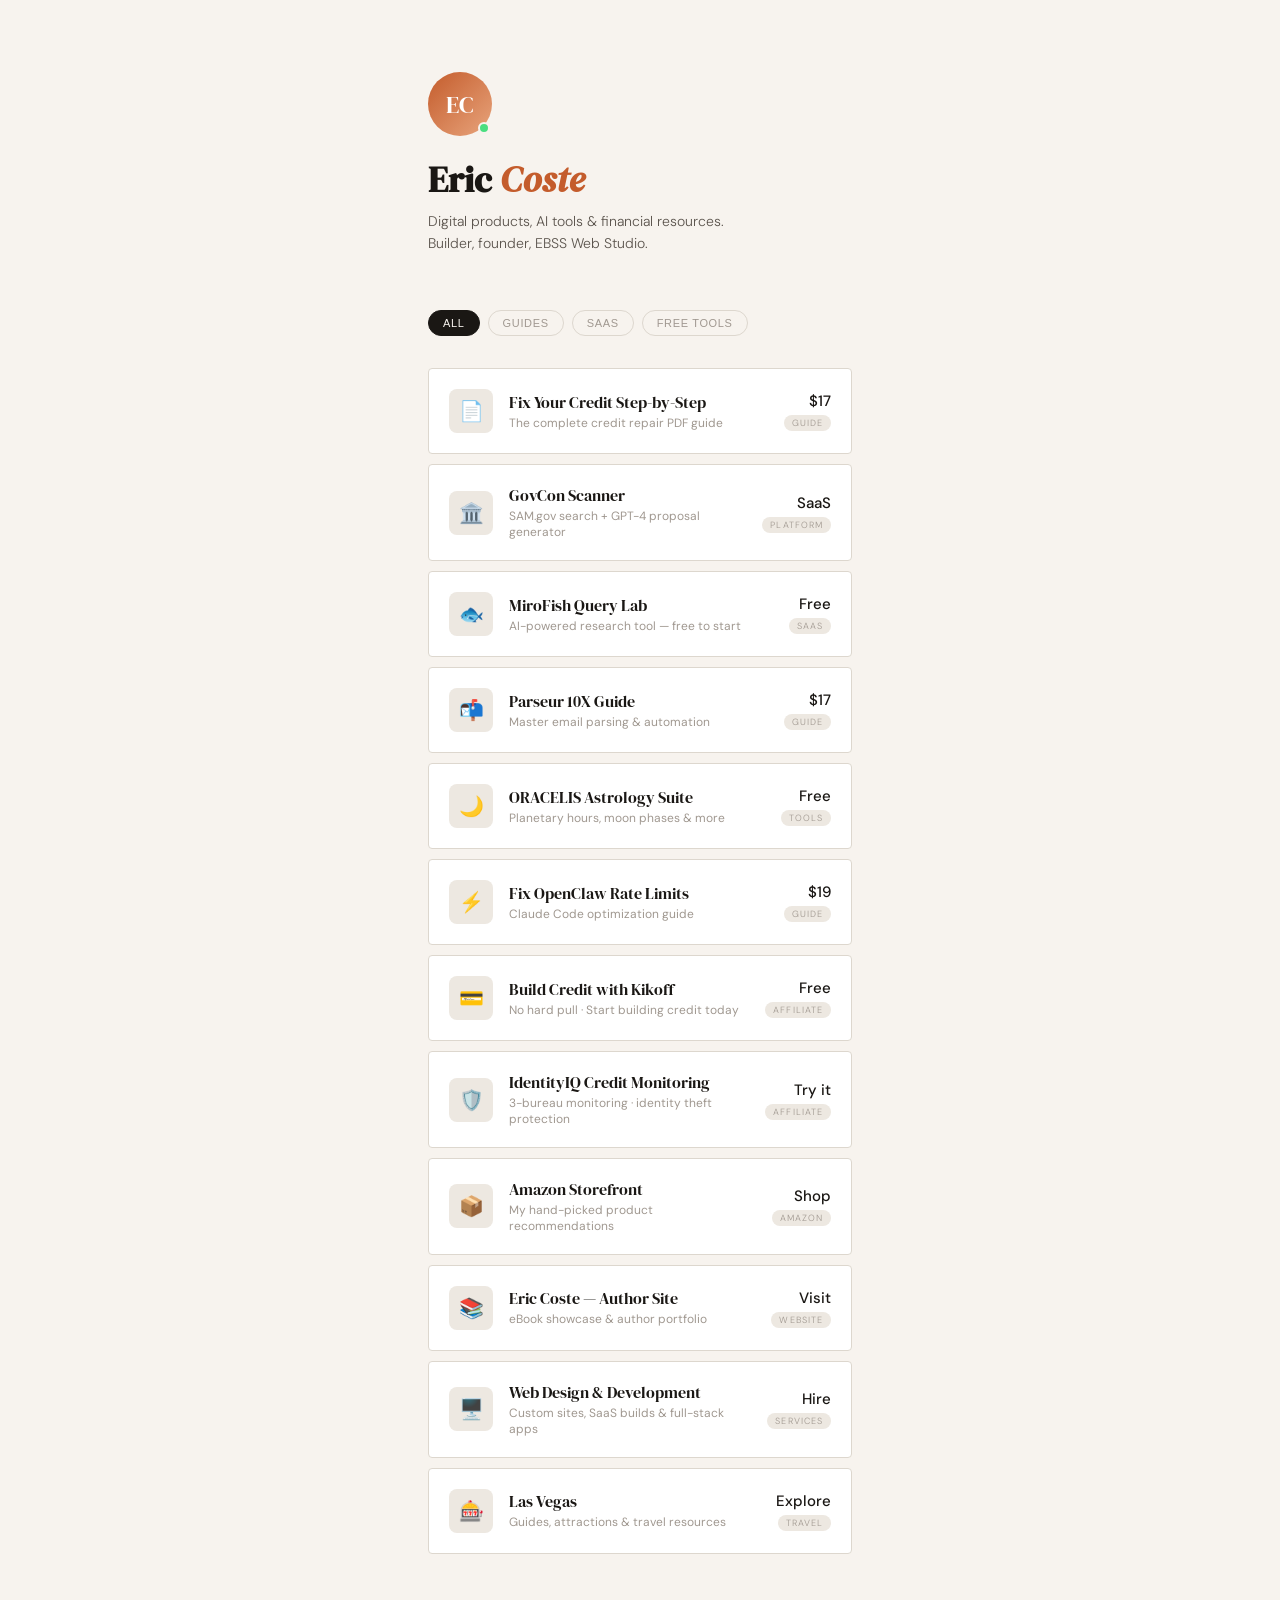
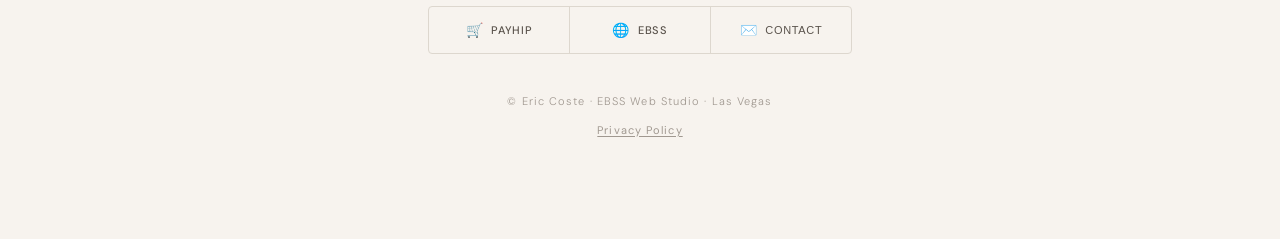
==== commit feed546c: "Add privacy policy popup modal" ====
--- a/index.html
+++ b/index.html
@@ -3,52 +3,7 @@
 <head>
 <meta charset="UTF-8">
 <meta name="viewport" content="width=device-width, initial-scale=1.0">
-<title>Eric Coste — Digital Products, Tools & Resources</title>
-<meta name="description" content="Eric Coste — founder of EBSS Web Studio. Digital products, AI tools, credit repair guides, astrology tools & web design services. Based in Las Vegas, NV.">
-<meta name="keywords" content="Eric Coste, EBSS Web Studio, digital products, credit repair, web design Las Vegas, AI tools, astrology, SaaS">
-<meta name="author" content="Eric Coste">
-<meta name="robots" content="index, follow">
-<link rel="canonical" href="https://www.ebssweb.com/">
-
-<!-- Open Graph -->
-<meta property="og:type" content="website">
-<meta property="og:url" content="https://www.ebssweb.com/">
-<meta property="og:title" content="Eric Coste — Digital Products, Tools & Resources">
-<meta property="og:description" content="Digital products, AI tools, credit repair guides & web design services. Founder of EBSS Web Studio, Las Vegas.">
-<meta property="og:image" content="https://www.ebssweb.com/og-image.png">
-<meta property="og:locale" content="en_US">
-
-<!-- Twitter Card -->
-<meta name="twitter:card" content="summary_large_image">
-<meta name="twitter:title" content="Eric Coste — Digital Products, Tools & Resources">
-<meta name="twitter:description" content="Digital products, AI tools, credit repair guides & web design services. Founder of EBSS Web Studio, Las Vegas.">
-<meta name="twitter:image" content="https://www.ebssweb.com/og-image.png">
-
-<!-- Schema.org Person -->
-<script type="application/ld+json">
-{
-  "@context": "https://schema.org",
-  "@type": "Person",
-  "name": "Eric Coste",
-  "url": "https://www.ebssweb.com",
-  "jobTitle": "Founder, Web Designer & Developer",
-  "worksFor": {
-    "@type": "Organization",
-    "name": "EBSS Web Studio",
-    "url": "https://www.ebssweb.com"
-  },
-  "address": {
-    "@type": "PostalAddress",
-    "addressLocality": "Las Vegas",
-    "addressRegion": "NV",
-    "addressCountry": "US"
-  },
-  "sameAs": [
-    "https://payhip.com/ericcoste",
-    "https://www.ebssweb.com"
-  ]
-}
-</script>
+<title>Eric Coste</title>
 <link rel="icon" type="image/svg+xml" href="data:image/svg+xml,%3Csvg xmlns='http://www.w3.org/2000/svg' viewBox='0 0 32 32'%3E%3Crect width='32' height='32' rx='8' fill='%231a1714'/%3E%3Ctext x='50%25' y='50%25' dominant-baseline='central' text-anchor='middle' font-family='Georgia%2C serif' font-size='13' font-weight='400' fill='%23c45c2c' letter-spacing='0.5'%3EEC%3C/text%3E%3C/svg%3E">
 <link rel="preconnect" href="https://fonts.googleapis.com">
 <link href="https://fonts.googleapis.com/css2?family=DM+Serif+Display:ital@0;1&family=DM+Sans:wght@300;400;500&display=swap" rel="stylesheet">
@@ -421,6 +376,64 @@
     font-size: 16px; color: var(--ink-muted);
     transition: color 0.2s; flex-shrink: 0;
   }
+
+  /* ── Privacy modal ── */
+  .privacy-body {
+    max-height: 52vh;
+    overflow-y: auto;
+    padding-right: 6px;
+    scrollbar-width: thin;
+    scrollbar-color: var(--line) transparent;
+  }
+  .privacy-body::-webkit-scrollbar { width: 4px; }
+  .privacy-body::-webkit-scrollbar-thumb { background: var(--line); border-radius: 2px; }
+
+  .privacy-section { margin-bottom: 22px; }
+
+  .privacy-section h3 {
+    font-family: 'DM Serif Display', serif;
+    font-size: 15px; color: var(--ink);
+    margin-bottom: 6px; line-height: 1.3;
+  }
+
+  .privacy-section p {
+    font-size: 13px; color: var(--ink-soft);
+    line-height: 1.65; margin-bottom: 8px;
+  }
+
+  .privacy-section p:last-child { margin-bottom: 0; }
+
+  .privacy-section ul {
+    list-style: none; padding: 0; margin: 0;
+  }
+
+  .privacy-section ul li {
+    font-size: 13px; color: var(--ink-soft);
+    line-height: 1.6; padding: 3px 0 3px 16px;
+    position: relative;
+  }
+
+  .privacy-section ul li::before {
+    content: '–';
+    position: absolute; left: 0;
+    color: var(--accent);
+  }
+
+  .privacy-date {
+    font-size: 11px; color: var(--ink-muted);
+    letter-spacing: 0.08em; margin-bottom: 22px;
+  }
+
+  /* Footer privacy link */
+  .footer-privacy {
+    background: none; border: none; cursor: pointer;
+    font-size: 11px; color: var(--ink-muted);
+    letter-spacing: 0.1em; text-decoration: underline;
+    text-underline-offset: 2px; padding: 0;
+    font-family: 'DM Sans', sans-serif;
+    transition: color 0.15s;
+  }
+  .footer-privacy:hover { color: var(--accent); }
 </style>
 </head>
 <body>
@@ -604,6 +617,9 @@
 
   <div class="footer">
     <p class="footer-text">© Eric Coste · EBSS Web Studio · Las Vegas</p>
+    <p style="margin-top:10px;">
+      <button class="footer-privacy" id="open-privacy" type="button">Privacy Policy</button>
+    </p>
   </div>
 
 </div>
@@ -835,27 +851,37 @@
   vegasCloseBtn.addEventListener('click', closeVegasModal);
   vegasOverlay.addEventListener('click', (e) => { if (e.target === vegasOverlay) closeVegasModal(); });
 
+  // ── Privacy Modal ────────────────────────────────────────────────
+  const privacyOverlay  = document.getElementById('privacy-overlay');
+  const privacyOpenBtn  = document.getElementById('open-privacy');
+  const privacyCloseBtn = document.getElementById('privacy-close');
+
+  function openPrivacyModal()  { privacyOverlay.classList.add('open'); document.body.style.overflow = 'hidden'; }
+  function closePrivacyModal() { privacyOverlay.classList.remove('open'); document.body.style.overflow = ''; }
+
+  privacyOpenBtn.addEventListener('click', openPrivacyModal);
+  privacyCloseBtn.addEventListener('click', closePrivacyModal);
+  privacyOverlay.addEventListener('click', (e) => { if (e.target === privacyOverlay) closePrivacyModal(); });
+
   // Shared Escape key handler
   document.addEventListener('keydown', (e) => {
-    if (e.key === 'Escape') { closeModal(); closeWdModal(); closeVegasModal(); }
+    if (e.key === 'Escape') { closeModal(); closeWdModal(); closeVegasModal(); closePrivacyModal(); }
   });
 
   // ── Resend config ───────────────────────────────────────────────
-  const RESEND_API_KEY = 'YOUR_RESEND_API_KEY';
-  const FROM_ADDRESS   = 'contact@ebsswebstudio.com';
-  const TO_ADDRESS     = 'eric@ebsswebstudio.com';
-
-  async function sendViaResend(subject, htmlBody, toastEl, submitEl, fieldsToReset) {
+  async function sendViaResend(endpoint, payload, toastEl, submitEl, fieldsToReset) {
     toastEl.className = 'toast';
     submitEl.disabled = true;
     submitEl.classList.add('loading');
 
     try {
-      const res = await fetch('https://api.resend.com/emails', {
+      const res = await fetch(endpoint, {
         method: 'POST',
-        headers: { 'Content-Type': 'application/json', 'Authorization': `Bearer ${RESEND_API_KEY}` },
-        body: JSON.stringify({ from: FROM_ADDRESS, to: [TO_ADDRESS], subject, html: htmlBody })
+        headers: { 'Content-Type': 'application/json' },
+        body: JSON.stringify(payload)
       });
+
+      const data = await res.json();
 
       if (res.ok) {
         toastEl.className = 'toast success';
@@ -865,9 +891,8 @@
           el.tagName === 'SELECT' ? el.selectedIndex = 0 : (el.value = '');
         });
       } else {
-        const err = await res.json();
         toastEl.className = 'toast error';
-        toastEl.innerHTML = `❌ ${err.message || 'Something went wrong.'}`;
+        toastEl.innerHTML = `❌ ${data.error || 'Something went wrong.'}`;
       }
     } catch {
       toastEl.className = 'toast error';
@@ -893,8 +918,8 @@
       t.className = 'toast error'; t.innerHTML = '❌ Please enter a valid email.'; return;
     }
     sendViaResend(
-      `[Eric Coste] ${subject} — from ${name}`,
-      `<p><strong>Name:</strong> ${name}</p><p><strong>Email:</strong> ${email}</p><p><strong>Subject:</strong> ${subject}</p><hr><p>${message.replace(/\n/g,'<br>')}</p>`,
+      '/api/contact',
+      { name, email, subject, message },
       document.getElementById('toast'),
       document.getElementById('btn-submit'),
       ['cf-name','cf-email','cf-subject','cf-message']
@@ -917,8 +942,8 @@
       t.className = 'toast error'; t.innerHTML = '❌ Please enter a valid email.'; return;
     }
     sendViaResend(
-      `[EBSS Web Design] New project inquiry from ${name}`,
-      `<p><strong>Name:</strong> ${name}</p><p><strong>Email:</strong> ${email}</p><p><strong>Project type:</strong> ${type}</p><p><strong>Budget:</strong> ${budget}</p><hr><p>${message.replace(/\n/g,'<br>')}</p>`,
+      '/api/webdesign',
+      { name, email, type, budget, message },
       document.getElementById('wd-toast'),
       document.getElementById('wd-submit'),
       ['wd-name','wd-email','wd-type','wd-budget','wd-message']
@@ -934,5 +959,66 @@
   });
 </script>
 
+<!-- ── Privacy Policy Modal ── -->
+<div class="modal-overlay" id="privacy-overlay" role="dialog" aria-modal="true" aria-labelledby="privacy-heading">
+  <div class="modal">
+    <button class="modal-close" id="privacy-close" aria-label="Close">✕</button>
+
+    <p class="modal-eyebrow">🔒 Legal</p>
+    <h2 class="modal-title" id="privacy-heading">Privacy Policy</h2>
+    <p class="privacy-date">Effective date: January 1, 2025 · Eric Coste / EBSS Web Studio</p>
+
+    <div class="privacy-body">
+
+      <div class="privacy-section">
+        <h3>1. Who We Are</h3>
+        <p>This site is operated by Eric Coste, trading as EBSS Web Studio, based in Las Vegas, Nevada. Contact: <a href="mailto:hello@ebssweb.com" style="color:var(--accent);text-decoration:none;">hello@ebssweb.com</a></p>
+      </div>
+
+      <div class="privacy-section">
+        <h3>2. Information We Collect</h3>
+        <p>We only collect information you provide directly, such as when you use a contact form or submit a project inquiry. This may include:</p>
+        <ul>
+          <li>Your name and email address</li>
+          <li>The content of your message</li>
+          <li>Optional details like project type or budget</li>
+        </ul>
+        <p>We do not run analytics trackers, sell data, or use third-party advertising cookies on this page.</p>
+      </div>
+
+      <div class="privacy-section">
+        <h3>3. How We Use Your Information</h3>
+        <p>Information you submit through forms is used solely to respond to your inquiry. Emails are delivered via Resend and are not stored beyond what is required to send your message.</p>
+      </div>
+
+      <div class="privacy-section">
+        <h3>4. Affiliate Links</h3>
+        <p>Some links on this page are affiliate links. When you click them and make a purchase, we may earn a commission at no extra cost to you. Affiliated partners include Amazon Associates, Kikoff (FlexOffers), and IdentityIQ.</p>
+      </div>
+
+      <div class="privacy-section">
+        <h3>5. Third-Party Services</h3>
+        <p>This site uses Google Fonts for typography, which may log your IP address per Google's own privacy policy. No other third-party services load on this page.</p>
+      </div>
+
+      <div class="privacy-section">
+        <h3>6. Cookies</h3>
+        <p>We do not use cookies or local storage to track you. No consent banner is needed because no tracking occurs.</p>
+      </div>
+
+      <div class="privacy-section">
+        <h3>7. Your Rights</h3>
+        <p>If you have submitted a contact form and wish to request deletion of that data, email us at <a href="mailto:hello@ebssweb.com" style="color:var(--accent);text-decoration:none;">hello@ebssweb.com</a> and we will confirm removal within 30 days.</p>
+      </div>
+
+      <div class="privacy-section">
+        <h3>8. Changes to This Policy</h3>
+        <p>We may update this policy from time to time. The effective date at the top will reflect the latest revision. Continued use of this page after changes constitutes acceptance.</p>
+      </div>
+
+    </div>
+  </div>
+</div>
+
 </body>
-</html>
+</html>
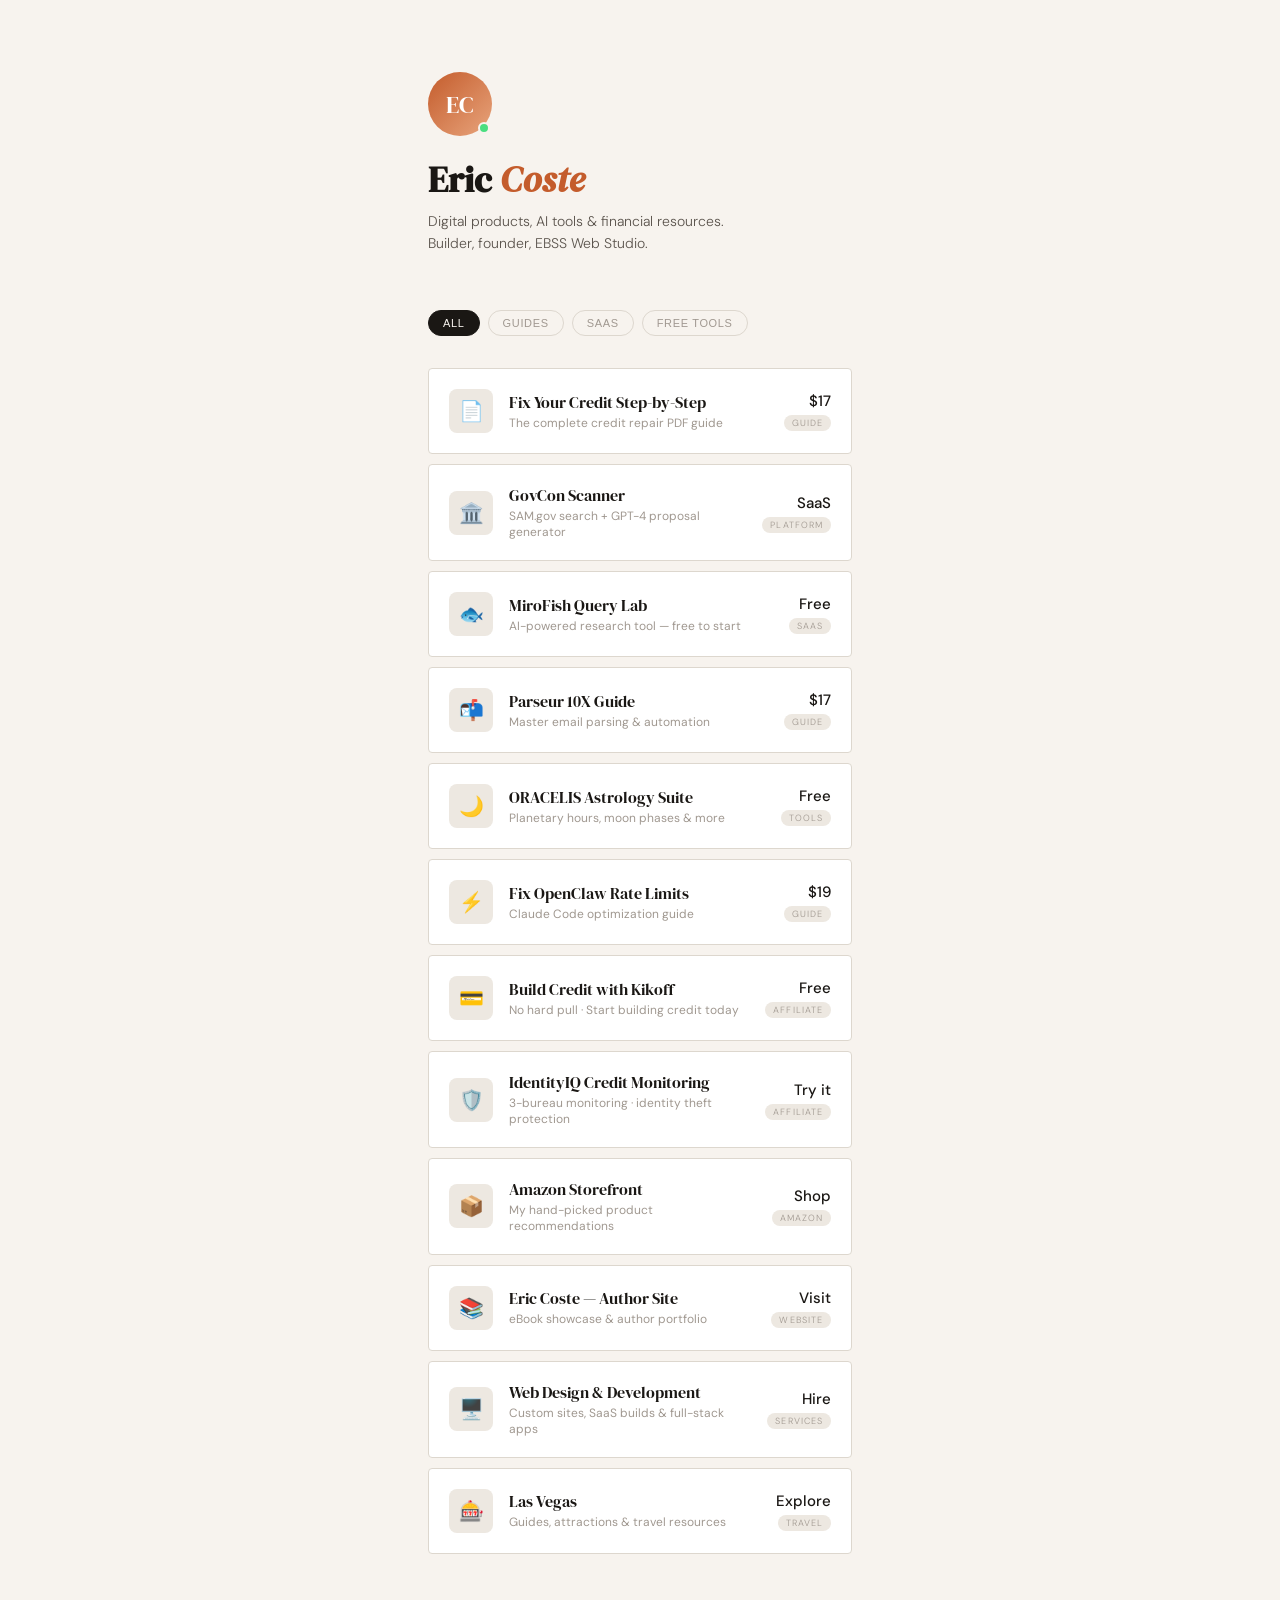
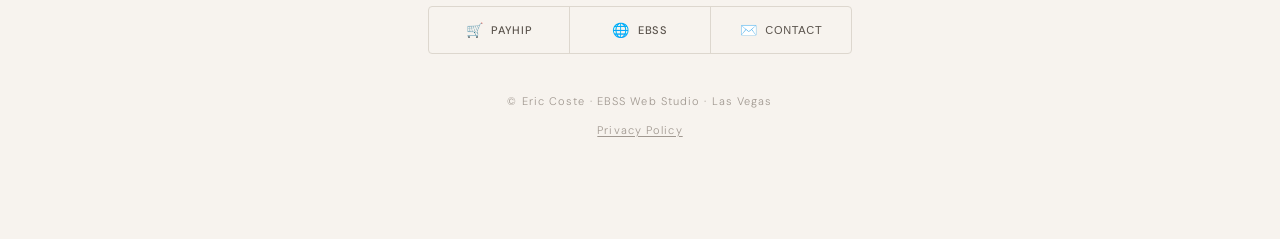
==== commit 851e1f92: "Fix: privacy link points to /privacy page" ====
--- a/index.html
+++ b/index.html
@@ -618,7 +618,7 @@
   <div class="footer">
     <p class="footer-text">© Eric Coste · EBSS Web Studio · Las Vegas</p>
     <p style="margin-top:10px;">
-      <button class="footer-privacy" id="open-privacy" type="button">Privacy Policy</button>
+      <a class="footer-privacy" href="/privacy">Privacy Policy</a>
     </p>
   </div>
 
@@ -813,6 +813,68 @@
     </div>
   </div>
 </div>
+
+<!-- ── Privacy Policy Modal ── -->
+<div class="modal-overlay" id="privacy-overlay" role="dialog" aria-modal="true" aria-labelledby="privacy-heading">
+  <div class="modal">
+    <button class="modal-close" id="privacy-close" aria-label="Close">✕</button>
+
+    <p class="modal-eyebrow">🔒 Legal</p>
+    <h2 class="modal-title" id="privacy-heading">Privacy Policy</h2>
+    <p class="privacy-date">Effective date: January 1, 2025 · Eric Coste / EBSS Web Studio</p>
+
+    <div class="privacy-body">
+
+      <div class="privacy-section">
+        <h3>1. Who We Are</h3>
+        <p>This site is operated by Eric Coste, trading as EBSS Web Studio, based in Las Vegas, Nevada. Contact: <a href="mailto:hello@ebssweb.com" style="color:var(--accent);text-decoration:none;">hello@ebssweb.com</a></p>
+      </div>
+
+      <div class="privacy-section">
+        <h3>2. Information We Collect</h3>
+        <p>We only collect information you provide directly, such as when you use a contact form or submit a project inquiry. This may include:</p>
+        <ul>
+          <li>Your name and email address</li>
+          <li>The content of your message</li>
+          <li>Optional details like project type or budget</li>
+        </ul>
+        <p>We do not run analytics trackers, sell data, or use third-party advertising cookies on this page.</p>
+      </div>
+
+      <div class="privacy-section">
+        <h3>3. How We Use Your Information</h3>
+        <p>Information you submit through forms is used solely to respond to your inquiry. Emails are delivered via Resend and are not stored beyond what is required to send your message.</p>
+      </div>
+
+      <div class="privacy-section">
+        <h3>4. Affiliate Links</h3>
+        <p>Some links on this page are affiliate links. When you click them and make a purchase, we may earn a commission at no extra cost to you. Affiliated partners include Amazon Associates, Kikoff (FlexOffers), and IdentityIQ.</p>
+      </div>
+
+      <div class="privacy-section">
+        <h3>5. Third-Party Services</h3>
+        <p>This site uses Google Fonts for typography, which may log your IP address per Google's own privacy policy. No other third-party services load on this page.</p>
+      </div>
+
+      <div class="privacy-section">
+        <h3>6. Cookies</h3>
+        <p>We do not use cookies or local storage to track you. No consent banner is needed because no tracking occurs.</p>
+      </div>
+
+      <div class="privacy-section">
+        <h3>7. Your Rights</h3>
+        <p>If you have submitted a contact form and wish to request deletion of that data, email us at <a href="mailto:hello@ebssweb.com" style="color:var(--accent);text-decoration:none;">hello@ebssweb.com</a> and we will confirm removal within 30 days.</p>
+      </div>
+
+      <div class="privacy-section">
+        <h3>8. Changes to This Policy</h3>
+        <p>We may update this policy from time to time. The effective date at the top will reflect the latest revision. Continued use of this page after changes constitutes acceptance.</p>
+      </div>
+
+    </div>
+  </div>
+</div>
+
 
 <script>
   // ── Contact Modal ───────────────────────────────────────────────
@@ -959,66 +1021,5 @@
   });
 </script>
 
-<!-- ── Privacy Policy Modal ── -->
-<div class="modal-overlay" id="privacy-overlay" role="dialog" aria-modal="true" aria-labelledby="privacy-heading">
-  <div class="modal">
-    <button class="modal-close" id="privacy-close" aria-label="Close">✕</button>
-
-    <p class="modal-eyebrow">🔒 Legal</p>
-    <h2 class="modal-title" id="privacy-heading">Privacy Policy</h2>
-    <p class="privacy-date">Effective date: January 1, 2025 · Eric Coste / EBSS Web Studio</p>
-
-    <div class="privacy-body">
-
-      <div class="privacy-section">
-        <h3>1. Who We Are</h3>
-        <p>This site is operated by Eric Coste, trading as EBSS Web Studio, based in Las Vegas, Nevada. Contact: <a href="mailto:hello@ebssweb.com" style="color:var(--accent);text-decoration:none;">hello@ebssweb.com</a></p>
-      </div>
-
-      <div class="privacy-section">
-        <h3>2. Information We Collect</h3>
-        <p>We only collect information you provide directly, such as when you use a contact form or submit a project inquiry. This may include:</p>
-        <ul>
-          <li>Your name and email address</li>
-          <li>The content of your message</li>
-          <li>Optional details like project type or budget</li>
-        </ul>
-        <p>We do not run analytics trackers, sell data, or use third-party advertising cookies on this page.</p>
-      </div>
-
-      <div class="privacy-section">
-        <h3>3. How We Use Your Information</h3>
-        <p>Information you submit through forms is used solely to respond to your inquiry. Emails are delivered via Resend and are not stored beyond what is required to send your message.</p>
-      </div>
-
-      <div class="privacy-section">
-        <h3>4. Affiliate Links</h3>
-        <p>Some links on this page are affiliate links. When you click them and make a purchase, we may earn a commission at no extra cost to you. Affiliated partners include Amazon Associates, Kikoff (FlexOffers), and IdentityIQ.</p>
-      </div>
-
-      <div class="privacy-section">
-        <h3>5. Third-Party Services</h3>
-        <p>This site uses Google Fonts for typography, which may log your IP address per Google's own privacy policy. No other third-party services load on this page.</p>
-      </div>
-
-      <div class="privacy-section">
-        <h3>6. Cookies</h3>
-        <p>We do not use cookies or local storage to track you. No consent banner is needed because no tracking occurs.</p>
-      </div>
-
-      <div class="privacy-section">
-        <h3>7. Your Rights</h3>
-        <p>If you have submitted a contact form and wish to request deletion of that data, email us at <a href="mailto:hello@ebssweb.com" style="color:var(--accent);text-decoration:none;">hello@ebssweb.com</a> and we will confirm removal within 30 days.</p>
-      </div>
-
-      <div class="privacy-section">
-        <h3>8. Changes to This Policy</h3>
-        <p>We may update this policy from time to time. The effective date at the top will reflect the latest revision. Continued use of this page after changes constitutes acceptance.</p>
-      </div>
-
-    </div>
-  </div>
-</div>
-
 </body>
 </html>
